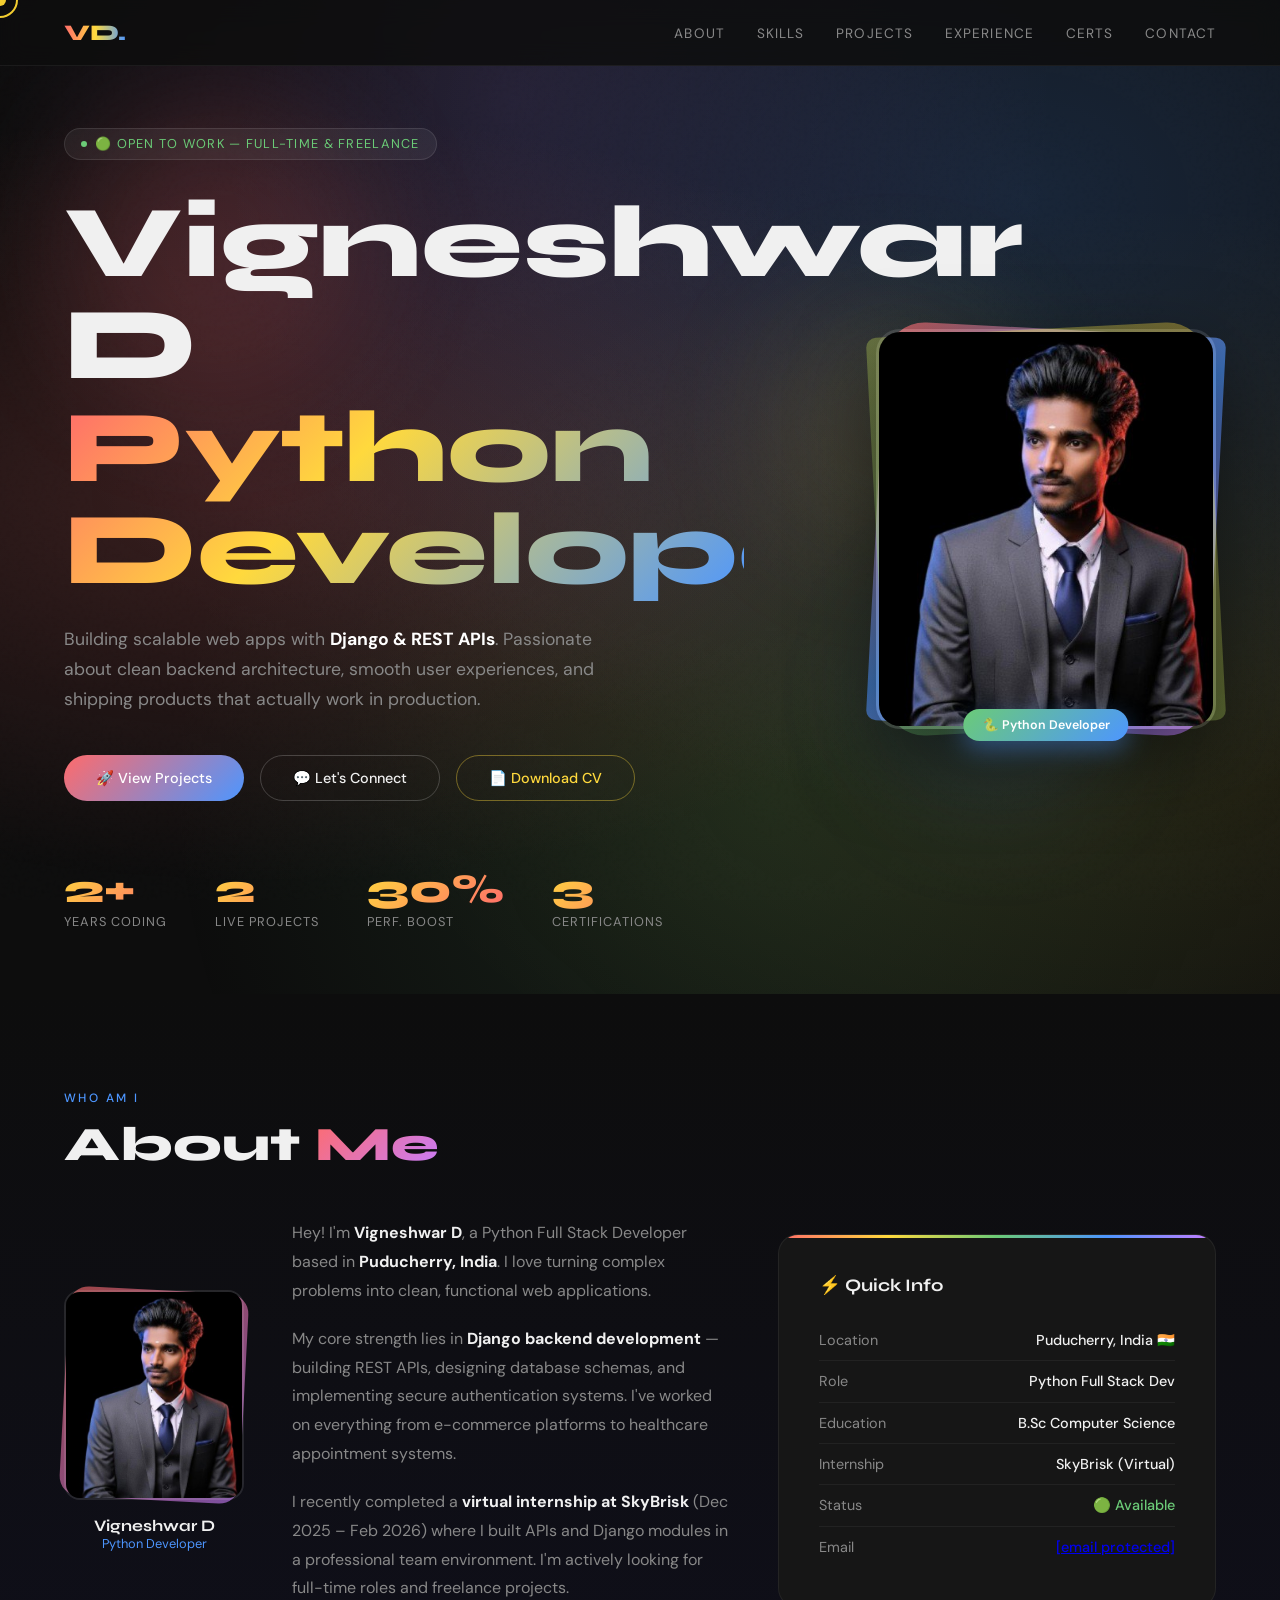
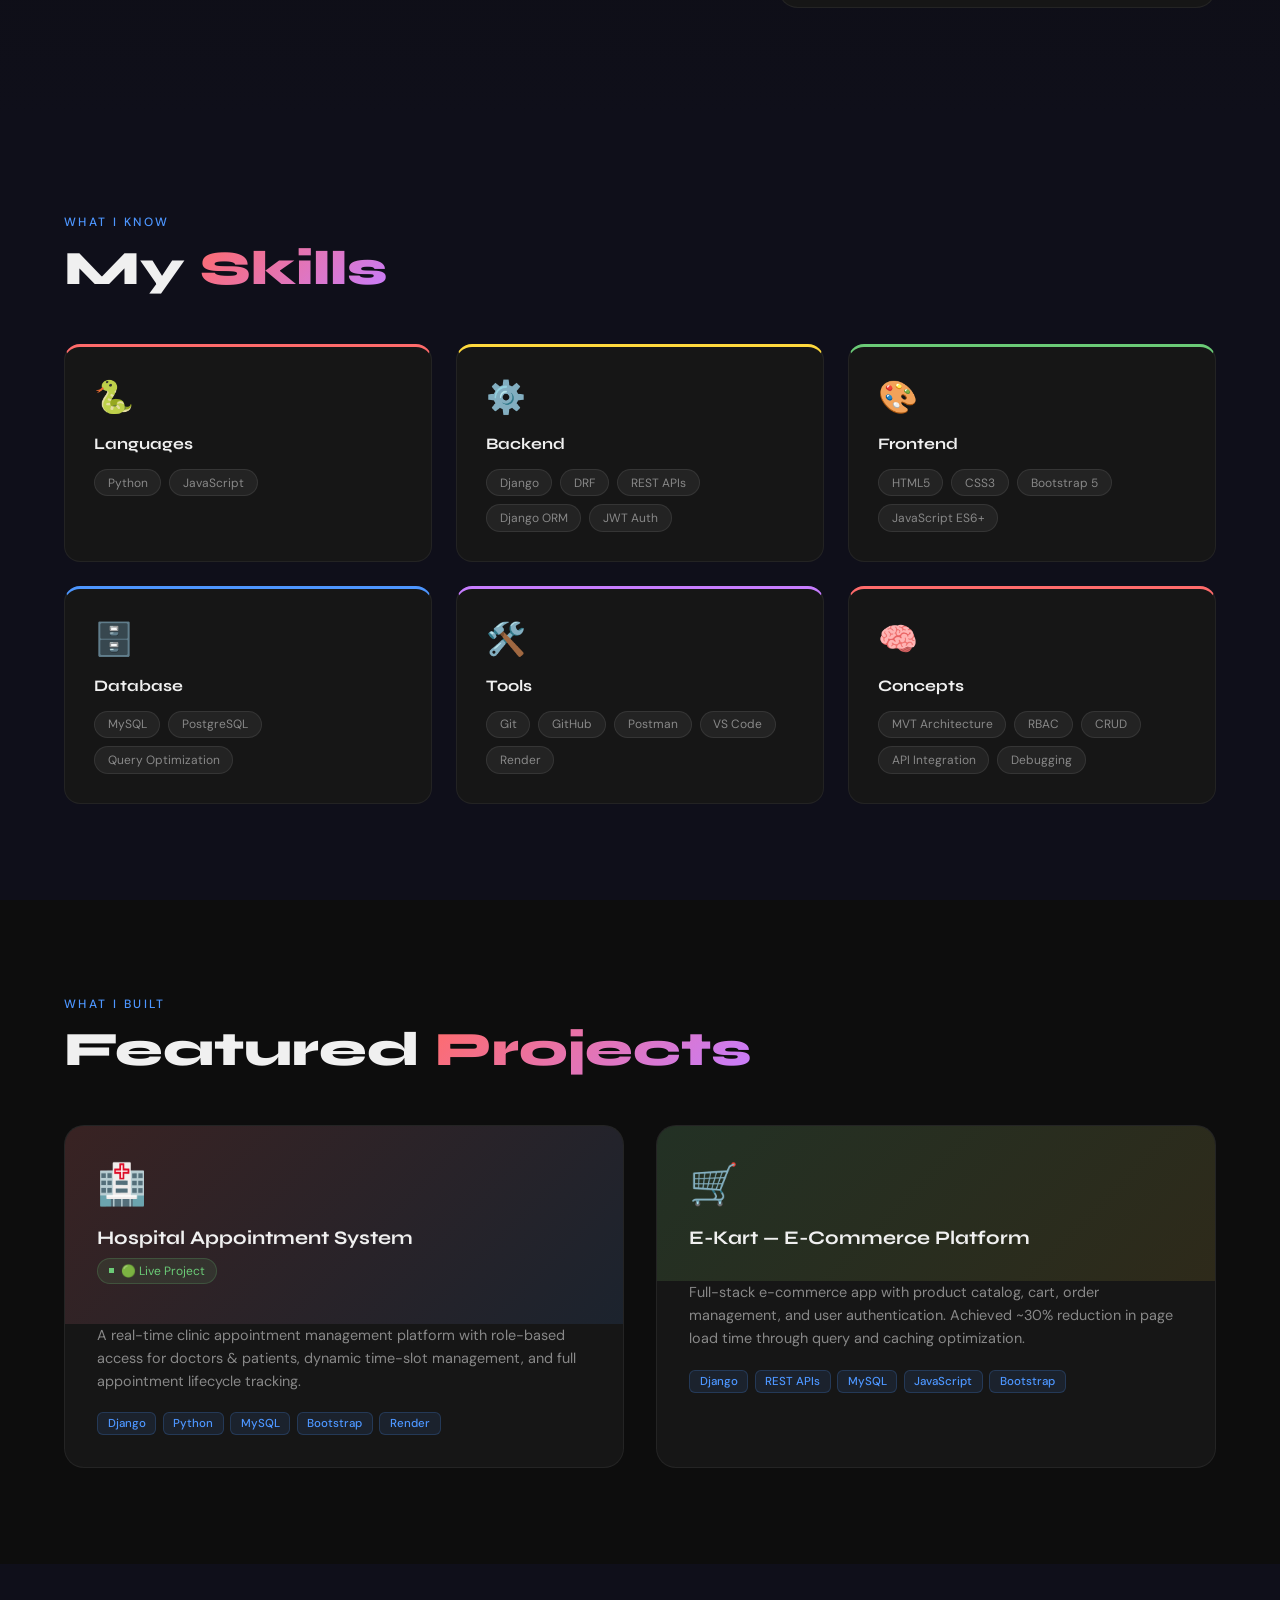
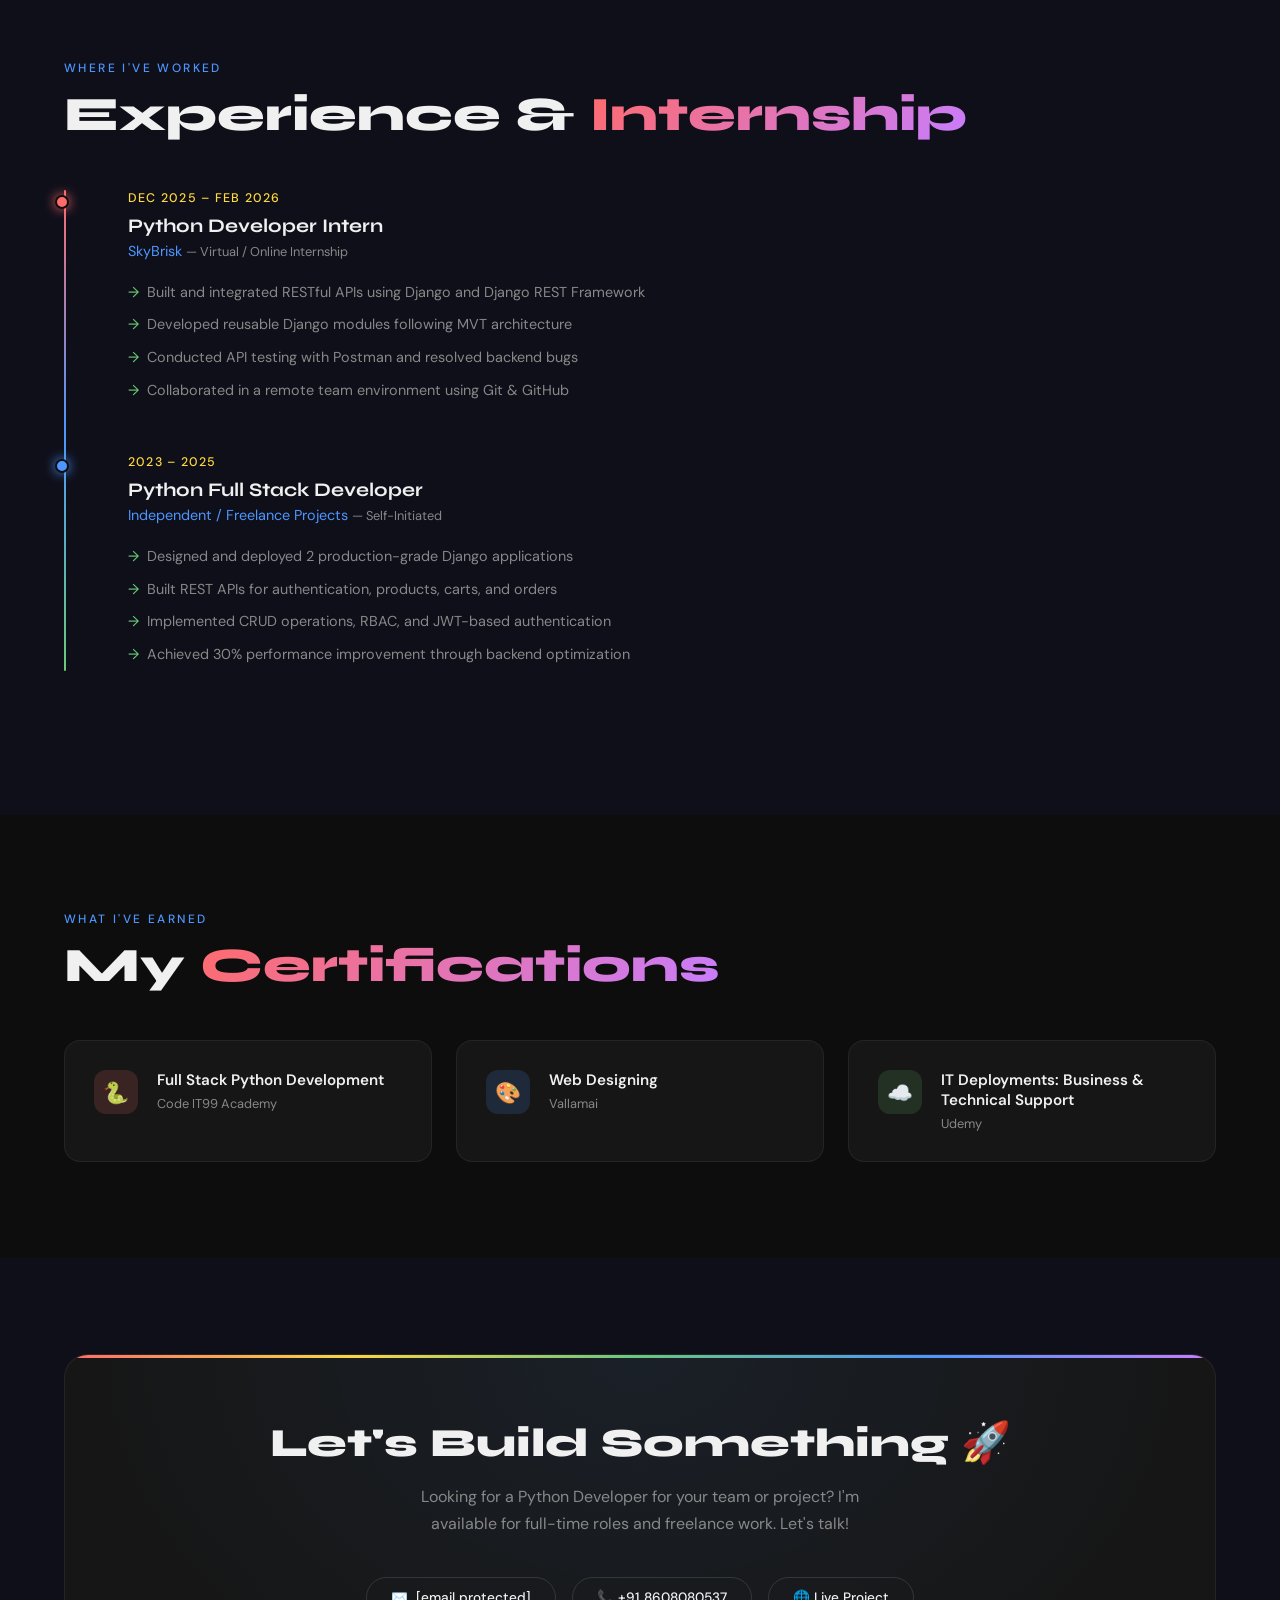
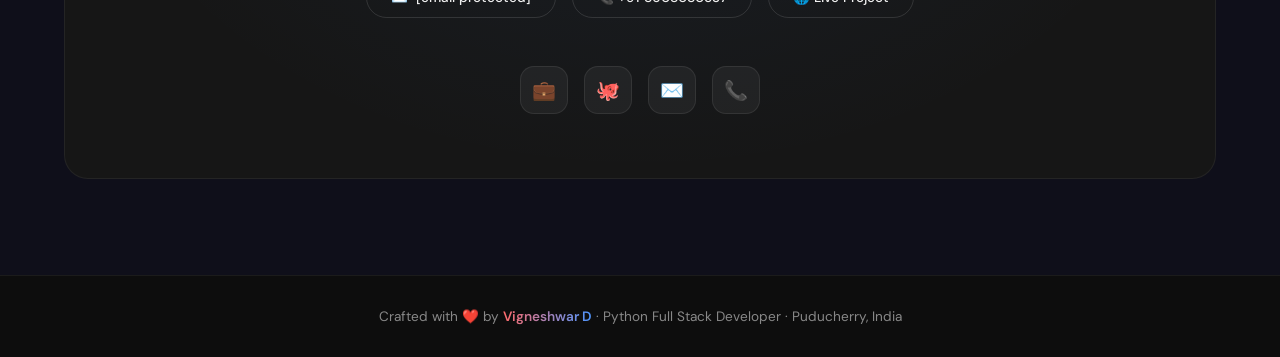
==== index.html @ 7585555c "renamed" ====
<!DOCTYPE html>
<html lang="en">
<head>
<meta charset="UTF-8"/>
<meta name="viewport" content="width=device-width, initial-scale=1.0"/>
<title>Vigneshwar D — Python Developer</title>
<link href="https://fonts.googleapis.com/css2?family=Syne:wght@400;600;700;800&family=DM+Sans:ital,wght@0,300;0,400;0,500;1,300&display=swap" rel="stylesheet"/>
<link rel="stylesheet" href="./index.css">
</head>
<body>

<div class="cursor" id="cursor"></div>
<div class="cursor-ring" id="cursorRing"></div>

<nav>
  <div class="nav-logo">VD.</div>
  <ul class="nav-links">
    <li><a href="#about">About</a></li>
    <li><a href="#skills">Skills</a></li>
    <li><a href="#projects">Projects</a></li>
    <li><a href="#experience">Experience</a></li>
    <li><a href="#certifications">Certs</a></li>
    <li><a href="#contact">Contact</a></li>
  </ul>
  <div class="hamburger" id="hamburger">
    <span></span><span></span><span></span>
  </div>
</nav>

<!-- HERO -->
<section id="hero">
  <div class="hero-bg"></div>
  <div class="floating-shapes">
    <div class="shape"></div>
    <div class="shape"></div>
    <div class="shape"></div>
  </div>
  <div class="hero-inner">
    <div class="hero-content">
      <div class="hero-tag">🟢 Open to Work — Full-time &amp; Freelance</div>
      <h1>
        <span class="line1">Vigneshwar D</span>
        <span class="line2"><span class="typed-text" id="typed"></span></span>
      </h1>
      <p class="hero-desc">
        Building scalable web apps with <strong style="color:#fff">Django &amp; REST APIs</strong>. 
        Passionate about clean backend architecture, smooth user experiences, and shipping products that actually work in production.
      </p>
      <div class="hero-btns">
        <a href="#projects" class="btn btn-primary">🚀 View Projects</a>
        <a href="#contact" class="btn btn-outline">💬 Let's Connect</a>
        <a href="/cdn-cgi/l/email-protection#2d495b444a43485e455a4c5f1e1c1f6d4a404c4441034e4240" class="btn btn-outline" style="border-color:rgba(255,217,61,0.4);color:var(--c2)">📄 Download CV</a>
      </div>
      <div class="hero-stats">
        <div>
          <div class="stat-num">2+</div>
          <div class="stat-label">Years Coding</div>
        </div>
        <div>
          <div class="stat-num">2</div>
          <div class="stat-label">Live Projects</div>
        </div>
        <div>
          <div class="stat-num">30%</div>
          <div class="stat-label">Perf. Boost</div>
        </div>
        <div>
          <div class="stat-num">3</div>
          <div class="stat-label">Certifications</div>
        </div>
      </div>
    </div>
    <div class="hero-photo-wrap reveal">
      <div class="hero-photo-bg"></div>
      <div class="hero-photo-bg2"></div>
      <img class="hero-photo" src="[data-uri]" alt="Vigneshwar D"/>
      <div class="hero-photo-badge">🐍 Python Developer</div>
    </div>
  </div>
</section>

<!-- ABOUT -->
<section id="about">
  <div class="reveal">
    <div class="section-label">Who Am I</div>
    <div class="section-title">About <span>Me</span></div>
  </div>
  <div class="about-grid reveal" style="grid-template-columns: auto 1fr 1fr; gap:3rem;">
    <div style="display:flex; flex-direction:column; align-items:center; gap:1rem;">
      <div style="position:relative; width:180px; height:210px;">
        <div style="position:absolute;inset:0;border-radius:20px;background:linear-gradient(135deg,var(--c1),var(--c5));transform:rotate(3deg);opacity:0.6;"></div>
        <img src="[data-uri]" alt="Vigneshwar D" style="position:relative;z-index:1;width:100%;height:100%;object-fit:cover;object-position:top;border-radius:16px;border:2px solid rgba(255,255,255,0.1);"/>
      </div>
      <div style="text-align:center;">
        <div style="font-family:'Syne',sans-serif;font-weight:700;font-size:1rem;">Vigneshwar D</div>
        <div style="color:var(--c4);font-size:0.8rem;">Python Developer</div>
      </div>
    </div>
    <div class="about-text">
      <p>Hey! I'm <strong>Vigneshwar D</strong>, a Python Full Stack Developer based in <strong>Puducherry, India</strong>. I love turning complex problems into clean, functional web applications.</p>
      <p>My core strength lies in <strong>Django backend development</strong> — building REST APIs, designing database schemas, and implementing secure authentication systems. I've worked on everything from e-commerce platforms to healthcare appointment systems.</p>
      <p>I recently completed a <strong>virtual internship at SkyBrisk</strong> (Dec 2025 – Feb 2026) where I built APIs and Django modules in a professional team environment. I'm actively looking for full-time roles and freelance projects.</p>
    </div>
    <div class="about-card">
      <div class="about-card-title">⚡ Quick Info</div>
      <div class="info-row"><span class="info-label">Location</span><span class="info-val">Puducherry, India 🇮🇳</span></div>
      <div class="info-row"><span class="info-label">Role</span><span class="info-val">Python Full Stack Dev</span></div>
      <div class="info-row"><span class="info-label">Education</span><span class="info-val">B.Sc Computer Science</span></div>
      <div class="info-row"><span class="info-label">Internship</span><span class="info-val">SkyBrisk (Virtual)</span></div>
      <div class="info-row"><span class="info-label">Status</span><span class="info-val" style="color:var(--c3)">🟢 Available</span></div>
      <div class="info-row"><span class="info-label">Email</span><span class="info-val"><a href="/cdn-cgi/l/email-protection" class="__cf_email__" data-cfemail="5e3a283739303b2d36293f2c6d6f6c1e39333f3732703d3133">[email&#160;protected]</a></span></div>
    </div>
  </div>
</section>

<!-- SKILLS -->
<section id="skills">
  <div class="reveal">
    <div class="section-label">What I Know</div>
    <div class="section-title">My <span>Skills</span></div>
  </div>
  <div class="skills-grid">
    <div class="skill-card reveal">
      <div class="skill-icon">🐍</div>
      <div class="skill-cat">Languages</div>
      <div class="skill-tags">
        <span class="tag">Python</span>
        <span class="tag">JavaScript</span>
      </div>
    </div>
    <div class="skill-card reveal">
      <div class="skill-icon">⚙️</div>
      <div class="skill-cat">Backend</div>
      <div class="skill-tags">
        <span class="tag">Django</span>
        <span class="tag">DRF</span>
        <span class="tag">REST APIs</span>
        <span class="tag">Django ORM</span>
        <span class="tag">JWT Auth</span>
      </div>
    </div>
    <div class="skill-card reveal">
      <div class="skill-icon">🎨</div>
      <div class="skill-cat">Frontend</div>
      <div class="skill-tags">
        <span class="tag">HTML5</span>
        <span class="tag">CSS3</span>
        <span class="tag">Bootstrap 5</span>
        <span class="tag">JavaScript ES6+</span>
      </div>
    </div>
    <div class="skill-card reveal">
      <div class="skill-icon">🗄️</div>
      <div class="skill-cat">Database</div>
      <div class="skill-tags">
        <span class="tag">MySQL</span>
        <span class="tag">PostgreSQL</span>
        <span class="tag">Query Optimization</span>
      </div>
    </div>
    <div class="skill-card reveal">
      <div class="skill-icon">🛠️</div>
      <div class="skill-cat">Tools</div>
      <div class="skill-tags">
        <span class="tag">Git</span>
        <span class="tag">GitHub</span>
        <span class="tag">Postman</span>
        <span class="tag">VS Code</span>
        <span class="tag">Render</span>
      </div>
    </div>
    <div class="skill-card reveal">
      <div class="skill-icon">🧠</div>
      <div class="skill-cat">Concepts</div>
      <div class="skill-tags">
        <span class="tag">MVT Architecture</span>
        <span class="tag">RBAC</span>
        <span class="tag">CRUD</span>
        <span class="tag">API Integration</span>
        <span class="tag">Debugging</span>
      </div>
    </div>
  </div>
</section>

<!-- PROJECTS -->
<section id="projects">
  <div class="reveal">
    <div class="section-label">What I Built</div>
    <div class="section-title">Featured <span>Projects</span></div>
  </div>
  <div class="projects-grid">
    <div class="project-card reveal">
      <div class="project-header">
        <span class="project-emoji">🏥</span>
        <div class="project-title">Hospital Appointment System</div>
        <a href="https://hospital-appointment-mcp2.onrender.com" target="_blank" class="project-live">🟢 Live Project</a>
      </div>
      <div class="project-body">
        <p class="project-desc">A real-time clinic appointment management platform with role-based access for doctors & patients, dynamic time-slot management, and full appointment lifecycle tracking.</p>
        <div class="project-stack">
          <span class="stack-tag">Django</span>
          <span class="stack-tag">Python</span>
          <span class="stack-tag">MySQL</span>
          <span class="stack-tag">Bootstrap</span>
          <span class="stack-tag">Render</span>
        </div>
      </div>
    </div>
    <div class="project-card reveal">
      <div class="project-header">
        <span class="project-emoji">🛒</span>
        <div class="project-title">E-Kart — E-Commerce Platform</div>
      </div>
      <div class="project-body">
        <p class="project-desc">Full-stack e-commerce app with product catalog, cart, order management, and user authentication. Achieved ~30% reduction in page load time through query and caching optimization.</p>
        <div class="project-stack">
          <span class="stack-tag">Django</span>
          <span class="stack-tag">REST APIs</span>
          <span class="stack-tag">MySQL</span>
          <span class="stack-tag">JavaScript</span>
          <span class="stack-tag">Bootstrap</span>
        </div>
      </div>
    </div>
  </div>
</section>

<!-- EXPERIENCE -->
<section id="experience">
  <div class="reveal">
    <div class="section-label">Where I've Worked</div>
    <div class="section-title">Experience & <span>Internship</span></div>
  </div>
  <div class="timeline reveal">
    <div class="timeline-item">
      <div class="timeline-dot"></div>
      <div class="timeline-date">Dec 2025 – Feb 2026</div>
      <div class="timeline-role">Python Developer Intern</div>
      <div class="timeline-company">SkyBrisk <span>— Virtual / Online Internship</span></div>
      <ul class="timeline-points">
        <li>Built and integrated RESTful APIs using Django and Django REST Framework</li>
        <li>Developed reusable Django modules following MVT architecture</li>
        <li>Conducted API testing with Postman and resolved backend bugs</li>
        <li>Collaborated in a remote team environment using Git & GitHub</li>
      </ul>
    </div>
    <div class="timeline-item">
      <div class="timeline-dot"></div>
      <div class="timeline-date">2023 – 2025</div>
      <div class="timeline-role">Python Full Stack Developer</div>
      <div class="timeline-company">Independent / Freelance Projects <span>— Self-Initiated</span></div>
      <ul class="timeline-points">
        <li>Designed and deployed 2 production-grade Django applications</li>
        <li>Built REST APIs for authentication, products, carts, and orders</li>
        <li>Implemented CRUD operations, RBAC, and JWT-based authentication</li>
        <li>Achieved 30% performance improvement through backend optimization</li>
      </ul>
    </div>
  </div>
</section>

<!-- CERTIFICATIONS -->
<section id="certifications">
  <div class="reveal">
    <div class="section-label">What I've Earned</div>
    <div class="section-title">My <span>Certifications</span></div>
  </div>
  <div class="certs-grid">
    <div class="cert-card reveal">
      <div class="cert-icon">🐍</div>
      <div>
        <div class="cert-title">Full Stack Python Development</div>
        <div class="cert-issuer">Code IT99 Academy</div>
      </div>
    </div>
    <div class="cert-card reveal">
      <div class="cert-icon">🎨</div>
      <div>
        <div class="cert-title">Web Designing</div>
        <div class="cert-issuer">Vallamai</div>
      </div>
    </div>
    <div class="cert-card reveal">
      <div class="cert-icon">☁️</div>
      <div>
        <div class="cert-title">IT Deployments: Business & Technical Support</div>
        <div class="cert-issuer">Udemy</div>
      </div>
    </div>
  </div>
</section>

<!-- CONTACT -->
<section id="contact">
  <div class="contact-inner reveal">
    <div class="contact-title">Let's Build Something 🚀</div>
    <p class="contact-sub">Looking for a Python Developer for your team or project? I'm available for full-time roles and freelance work. Let's talk!</p>
    <div class="contact-links">
      <a href="/cdn-cgi/l/email-protection#c1a5b7a8a6afa4b2a9b6a0b3f2f0f381a6aca0a8adefa2aeac" class="contact-link">✉️ <span class="__cf_email__" data-cfemail="bdd9cbd4dad3d8ced5cadccf8e8c8ffddad0dcd4d193ded2d0">[email&#160;protected]</span></a>
      <a href="tel:+918608080537" class="contact-link">📞 +91 8608080537</a>
      <a href="https://hospital-appointment-mcp2.onrender.com" target="_blank" class="contact-link">🌐 Live Project</a>
    </div>
    <div class="social-row">
      <a href="https://linkedin.com/in/vigneshwar-d-200415vb" target="_blank" class="social-btn" title="LinkedIn">💼</a>
      <a href="https://github.com/vicky200420" target="_blank" class="social-btn" title="GitHub">🐙</a>
      <a href="/cdn-cgi/l/email-protection#2a4e5c434d444f59425d4b58191b186a4d474b434604494547" class="social-btn" title="Email">✉️</a>
      <a href="tel:+918608080537" class="social-btn" title="Phone">📞</a>
    </div>
  </div>
</section>

<footer>
  <p>Crafted with ❤️ by <span>Vigneshwar D</span> · Python Full Stack Developer · Puducherry, India</p>
</footer>

<script data-cfasync="false" src="/cdn-cgi/scripts/5c5dd728/cloudflare-static/email-decode.min.js"></script><script data-cfasync="false" src="/cdn-cgi/scripts/5c5dd728/cloudflare-static/email-decode.min.js"></script><script>
  // Hamburger menu
  const hamburger = document.getElementById('hamburger');
  const navLinks = document.querySelector('.nav-links');
  hamburger.addEventListener('click', () => {
    hamburger.classList.toggle('open');
    navLinks.classList.toggle('open');
  });
  document.querySelectorAll('.nav-links a').forEach(link => {
    link.addEventListener('click', () => {
      hamburger.classList.remove('open');
      navLinks.classList.remove('open');
    });
  });

  // Typing effect
  const words = ['Python Developer', 'Django Expert', 'Full Stack Developer', 'API Builder'];
  let wi = 0, ci = 0, deleting = false;
  const el = document.getElementById('typed');
  function type() {
    const w = words[wi];
    if (!deleting) {
      el.textContent = w.slice(0, ++ci);
      if (ci === w.length) { deleting = true; setTimeout(type, 1800); return; }
    } else {
      el.textContent = w.slice(0, --ci);
      if (ci === 0) { deleting = false; wi = (wi+1)%words.length; }
    }
    setTimeout(type, deleting ? 60 : 110);
  }
  type();

  // Custom cursor
  const cursor = document.getElementById('cursor');
  const ring = document.getElementById('cursorRing');
  let mx=0,my=0,rx=0,ry=0;
  document.addEventListener('mousemove', e => { mx=e.clientX; my=e.clientY; });
  function animCursor(){
   cursor.style.left = mx-6+'px'; cursor.style.top = my-6+'px';
    rx += (mx-rx)*0.12; ry += (my-ry)*0.12;
    ring.style.left = rx-18+'px'; ring.style.top = ry-18+'px';
    requestAnimationFrame(animCursor);
  }
  animCursor();

  // Scroll reveal
  const reveals = document.querySelectorAll('.reveal');
  const observer = new IntersectionObserver((entries) => {
    entries.forEach((e,i) => {
      if(e.isIntersecting){
        setTimeout(() => e.target.classList.add('visible'), i*80);
      }
    });
  }, { threshold: 0.1 });
  reveals.forEach(el => observer.observe(el));
</script>
</body>
</html>
---- index.css ----
:root {
    --c1: #FF6B6B;
    --c2: #FFD93D;
    --c3: #6BCB77;
    --c4: #4D96FF;
    --c5: #C77DFF;
    --dark: #0D0D0D;
    --card: #161616;
    --text: #F0F0F0;
    --muted: #888;
  }

  *, *::before, *::after { margin:0; padding:0; box-sizing:border-box; }

  html { scroll-behavior: smooth; }

  body {
    font-family: 'DM Sans', sans-serif;
    background: var(--dark);
    color: var(--text);
    overflow-x: hidden;
    cursor: none;
  }

  /* Custom cursor */
  .cursor {
    width: 12px; height: 12px;
    background: var(--c2);
    border-radius: 50%;
    position: fixed; top:0; left:0;
    pointer-events: none;
    z-index: 9999;
    transition: transform 0.1s;
    mix-blend-mode: difference;
  }
  .cursor-ring {
    width: 36px; height: 36px;
    border: 2px solid var(--c2);
    border-radius: 50%;
    position: fixed; top:0; left:0;
    pointer-events: none;
    z-index: 9998;
    transition: all 0.15s ease;
    mix-blend-mode: difference;
  }

  /* Noise overlay */
  body::before {
    content:'';
    position: fixed; inset:0;
    background-image: url("data:image/svg+xml,%3Csvg viewBox='0 0 256 256' xmlns='http://www.w3.org/2000/svg'%3E%3Cfilter id='noise'%3E%3CfeTurbulence type='fractalNoise' baseFrequency='0.9' numOctaves='4' stitchTiles='stitch'/%3E%3C/filter%3E%3Crect width='100%25' height='100%25' filter='url(%23noise)' opacity='0.04'/%3E%3C/svg%3E");
    pointer-events: none; z-index:0; opacity:0.4;
  }

  /* NAV */
  nav {
    position: fixed; top:0; left:0; right:0;
    z-index: 100;
    display: flex; align-items: center; justify-content: space-between;
    padding: 1.2rem 4rem;
    background: rgba(13,13,13,0.85);
    backdrop-filter: blur(12px);
    border-bottom: 1px solid rgba(255,255,255,0.06);
  }
  .nav-logo {
    font-family: 'Syne', sans-serif;
    font-weight: 800;
    font-size: 1.4rem;
    background: linear-gradient(90deg, var(--c1), var(--c2), var(--c4));
    -webkit-background-clip: text;
    -webkit-text-fill-color: transparent;
  }
  .nav-links { display:flex; gap:2rem; list-style:none; }
  .nav-links a {
    color: var(--muted);
    text-decoration: none;
    font-size: 0.85rem;
    letter-spacing: 0.08em;
    text-transform: uppercase;
    transition: color 0.2s;
  }
  .nav-links a:hover { color: var(--text); }

  /* HERO */
  #hero {
    min-height: 100vh;
    display: flex; align-items: center;
    padding: 8rem 4rem 4rem;
    position: relative;
    overflow: hidden;
  }
  .hero-inner {
    display: grid;
    grid-template-columns: 1fr auto;
    gap: 4rem;
    align-items: center;
    width: 100%;
    position: relative; z-index:1;
  }
  .hero-photo-wrap {
    position: relative;
    width: 340px; height: 400px;
    flex-shrink: 0;
  }
  .hero-photo-bg {
    position: absolute; inset: 0;
    border-radius: 40px 10px 40px 10px;
    background: linear-gradient(135deg, var(--c1), var(--c4), var(--c5));
    transform: rotate(3deg);
    opacity: 0.7;
  }
  .hero-photo-bg2 {
    position: absolute; inset: 0;
    border-radius: 10px 40px 10px 40px;
    background: linear-gradient(225deg, var(--c2), var(--c3));
    transform: rotate(-3deg);
    opacity: 0.4;
  }
  .hero-photo {
    position: relative; z-index:1;
    width: 100%; height: 100%;
    object-fit: cover;
    object-position: top;
    border-radius: 24px;
    border: 3px solid rgba(255,255,255,0.1);
    box-shadow: 0 30px 80px rgba(0,0,0,0.5);
  }
  .hero-photo-badge {
    position: absolute; bottom: -12px; left: 50%; transform: translateX(-50%);
    background: linear-gradient(135deg, var(--c3), var(--c4));
    color: #fff;
    padding: 0.5rem 1.2rem;
    border-radius: 100px;
    font-size: 0.78rem;
    font-weight: 600;
    white-space: nowrap;
    z-index: 2;
    box-shadow: 0 8px 24px rgba(77,150,255,0.4);
  }
  .typed-text { border-right: 3px solid var(--c2); padding-right: 4px; animation: blink 0.7s infinite; }
  @keyframes blink { 0%,100%{border-color:var(--c2)} 50%{border-color:transparent} }
  .hero-bg {
    position: absolute; inset:0; z-index:0;
    background: radial-gradient(ellipse at 20% 50%, rgba(255,107,107,0.18) 0%, transparent 55%),
                radial-gradient(ellipse at 80% 20%, rgba(77,150,255,0.18) 0%, transparent 55%),
                radial-gradient(ellipse at 60% 80%, rgba(107,203,119,0.12) 0%, transparent 55%),
                radial-gradient(ellipse at 40% 10%, rgba(199,125,255,0.12) 0%, transparent 50%),
                radial-gradient(ellipse at 90% 70%, rgba(255,217,61,0.1) 0%, transparent 50%);
  }
  .floating-shapes {
    position: absolute; inset:0; z-index:0; overflow:hidden;
  }
  .shape {
    position: absolute;
    border-radius: 50%;
    filter: blur(60px);
    animation: float 8s ease-in-out infinite;
  }
  .shape:nth-child(1) { width:300px;height:300px;background:rgba(255,107,107,0.15);top:10%;left:5%;animation-delay:0s; }
  .shape:nth-child(2) { width:200px;height:200px;background:rgba(77,150,255,0.15);top:60%;left:70%;animation-delay:2s; }
  .shape:nth-child(3) { width:250px;height:250px;background:rgba(255,217,61,0.1);top:30%;left:60%;animation-delay:4s; }
  @keyframes float {
    0%,100% { transform: translateY(0) scale(1); }
    50% { transform: translateY(-30px) scale(1.05); }
  }
  .hero-content { max-width:680px; }
  .hero-tag {
    display: inline-flex; align-items: center; gap: 0.5rem;
    background: rgba(255,255,255,0.06);
    border: 1px solid rgba(255,255,255,0.1);
    border-radius: 100px;
    padding: 0.4rem 1rem;
    font-size: 0.8rem;
    letter-spacing: 0.1em;
    text-transform: uppercase;
    color: var(--c3);
    margin-bottom: 2rem;
    animation: fadeUp 0.6s ease both;
  }
  .hero-tag::before { content:''; width:6px;height:6px;background:var(--c3);border-radius:50%;animation:pulse 2s infinite; }
  @keyframes pulse { 0%,100%{opacity:1;transform:scale(1)} 50%{opacity:0.5;transform:scale(1.5)} }

  h1 {
    font-family: 'Syne', sans-serif;
    font-size: clamp(3.5rem, 8vw, 7rem);
    font-weight: 800;
    line-height: 1;
    margin-bottom: 1.5rem;
    animation: fadeUp 0.6s 0.1s ease both;
  }
  h1 .line1 { display:block; color: var(--text); }
  h1 .line2 {
    display: block;
    background: linear-gradient(135deg, var(--c1) 0%, var(--c2) 40%, var(--c4) 100%);
    -webkit-background-clip: text;
    -webkit-text-fill-color: transparent;
  }
  .hero-desc {
    font-size: 1.1rem;
    color: var(--muted);
    line-height: 1.7;
    max-width: 580px;
    margin-bottom: 2.5rem;
    animation: fadeUp 0.6s 0.2s ease both;
  }
  .hero-btns {
    display: flex; gap: 1rem; flex-wrap: wrap;
    animation: fadeUp 0.6s 0.3s ease both;
  }
  .btn {
    padding: 0.8rem 2rem;
    border-radius: 100px;
    font-family: 'DM Sans', sans-serif;
    font-size: 0.9rem;
    font-weight: 500;
    cursor: none;
    text-decoration: none;
    transition: all 0.25s;
    display: inline-flex; align-items: center; gap:0.5rem;
  }
  .btn-primary {
    background: linear-gradient(135deg, var(--c1), var(--c4));
    color: #fff;
    border: none;
  }
  .btn-primary:hover { transform: translateY(-2px); box-shadow: 0 12px 30px rgba(255,107,107,0.35); }
  .btn-outline {
    background: transparent;
    color: var(--text);
    border: 1px solid rgba(255,255,255,0.2);
  }
  .btn-outline:hover { border-color: var(--c2); color: var(--c2); transform: translateY(-2px); }

  .hero-stats {
    display: flex; gap: 3rem; margin-top: 4rem;
    animation: fadeUp 0.6s 0.4s ease both;
  }
  .stat-num {
    font-family:'Syne',sans-serif;
    font-size: 2.5rem; font-weight:800;
    background: linear-gradient(135deg, var(--c2), var(--c1));
    -webkit-background-clip:text; -webkit-text-fill-color:transparent;
  }
  .stat-label { font-size:0.8rem; color:var(--muted); text-transform:uppercase; letter-spacing:0.08em; }

  @keyframes fadeUp {
    from { opacity:0; transform:translateY(30px); }
    to { opacity:1; transform:translateY(0); }
  }

  /* SECTIONS */
  section { padding: 6rem 4rem; position:relative; }
  .section-label {
    font-size: 0.75rem;
    text-transform: uppercase;
    letter-spacing: 0.2em;
    color: var(--c4);
    margin-bottom: 0.8rem;
    font-weight: 500;
  }
  .section-title {
    font-family: 'Syne', sans-serif;
    font-size: clamp(2rem, 4vw, 3rem);
    font-weight: 800;
    margin-bottom: 3rem;
    line-height: 1.1;
  }
  .section-title span {
    background: linear-gradient(135deg, var(--c1), var(--c5));
    -webkit-background-clip:text; -webkit-text-fill-color:transparent;
  }

  /* ABOUT */
  #about { background: linear-gradient(180deg, var(--dark) 0%, #0f0f1a 100%); }
  .about-grid { display:grid; grid-template-columns:1fr 1fr; gap:4rem; align-items:center; }
  .about-text p { color:var(--muted); line-height:1.8; font-size:1rem; margin-bottom:1.2rem; }
  .about-text p strong { color:var(--text); }
  .about-card {
    background: var(--card);
    border: 1px solid rgba(255,255,255,0.06);
    border-radius: 20px;
    padding: 2.5rem;
    position: relative;
    overflow: hidden;
  }
  .about-card::before {
    content:'';
    position:absolute; top:0; left:0; right:0; height:3px;
    background: linear-gradient(90deg, var(--c1), var(--c2), var(--c3), var(--c4), var(--c5));
  }
  .about-card-title { font-family:'Syne',sans-serif; font-size:1.1rem; font-weight:700; margin-bottom:1.5rem; }
  .info-row { display:flex; justify-content:space-between; padding:0.7rem 0; border-bottom:1px solid rgba(255,255,255,0.05); font-size:0.9rem; }
  .info-row:last-child { border-bottom:none; }
  .info-label { color:var(--muted); }
  .info-val { color:var(--text); font-weight:500; }

  /* SKILLS */
  #skills { background: #0f0f1a; }
  .skills-grid { display:grid; grid-template-columns: repeat(auto-fit, minmax(280px, 1fr)); gap:1.5rem; }
  .skill-card {
    background: var(--card);
    border: 1px solid rgba(255,255,255,0.06);
    border-radius: 16px;
    padding: 1.8rem;
    transition: transform 0.3s, border-color 0.3s;
  }
  .skill-card:hover { transform: translateY(-4px); }
  .skill-card:nth-child(1) { border-top: 3px solid var(--c1); }
  .skill-card:nth-child(2) { border-top: 3px solid var(--c2); }
  .skill-card:nth-child(3) { border-top: 3px solid var(--c3); }
  .skill-card:nth-child(4) { border-top: 3px solid var(--c4); }
  .skill-card:nth-child(5) { border-top: 3px solid var(--c5); }
  .skill-card:nth-child(6) { border-top: 3px solid var(--c1); }
  .skill-icon { font-size:2rem; margin-bottom:1rem; }
  .skill-cat { font-family:'Syne',sans-serif; font-weight:700; font-size:1rem; margin-bottom:1rem; }
  .skill-tags { display:flex; flex-wrap:wrap; gap:0.5rem; }
  .tag {
    background: rgba(255,255,255,0.06);
    border: 1px solid rgba(255,255,255,0.08);
    border-radius: 100px;
    padding: 0.3rem 0.8rem;
    font-size: 0.75rem;
    color: var(--muted);
    transition: all 0.2s;
  }
  .tag:hover { background: rgba(255,255,255,0.1); color: var(--text); }

  /* PROJECTS */
  #projects { background: var(--dark); }
  .projects-grid { display:grid; grid-template-columns: repeat(auto-fit, minmax(340px, 1fr)); gap:2rem; }
  .project-card {
    background: var(--card);
    border: 1px solid rgba(255,255,255,0.06);
    border-radius: 20px;
    overflow: hidden;
    transition: transform 0.3s;
  }
  .project-card:hover { transform: translateY(-6px); }
  .project-header {
    padding: 2rem 2rem 1.5rem;
    position: relative;
  }
  .project-card:nth-child(1) .project-header { background: linear-gradient(135deg, rgba(255,107,107,0.15), rgba(77,150,255,0.1)); }
  .project-card:nth-child(2) .project-header { background: linear-gradient(135deg, rgba(107,203,119,0.15), rgba(255,217,61,0.1)); }
  .project-emoji { font-size:2.5rem; margin-bottom:1rem; display:block; }
  .project-title { font-family:'Syne',sans-serif; font-weight:700; font-size:1.2rem; margin-bottom:0.5rem; }
  .project-live {
    display: inline-flex; align-items:center; gap:0.4rem;
    font-size: 0.75rem; color: var(--c3);
    background: rgba(107,203,119,0.1);
    border: 1px solid rgba(107,203,119,0.2);
    border-radius: 100px; padding: 0.25rem 0.7rem;
    text-decoration: none;
    margin-bottom:1rem;
  }
  .project-live::before { content:''; width:5px;height:5px;background:var(--c3);border-radius:50(); animation:pulse 2s infinite; }
  .project-body { padding: 0 2rem 2rem; }
  .project-desc { color:var(--muted); font-size:0.9rem; line-height:1.6; margin-bottom:1.2rem; }
  .project-stack { display:flex; flex-wrap:wrap; gap:0.4rem; }
  .stack-tag {
    background: rgba(77,150,255,0.1);
    border: 1px solid rgba(77,150,255,0.2);
    color: var(--c4);
    border-radius: 6px;
    padding: 0.2rem 0.6rem;
    font-size: 0.72rem;
    font-weight: 500;
  }

  /* EXPERIENCE */
  #experience { background: #0f0f1a; }
  .timeline { position:relative; padding-left:2rem; }
  .timeline::before {
    content:'';
    position:absolute; left:0; top:0; bottom:0; width:2px;
    background: linear-gradient(180deg, var(--c1), var(--c4), var(--c3));
    border-radius:2px;
  }
  .timeline-item {
    position:relative; margin-bottom:3rem; padding-left:2rem;
  }
  .timeline-dot {
    position:absolute; left:-2.55rem; top:0.3rem;
    width:14px; height:14px;
    border-radius:50%;
    border:2px solid var(--dark);
  }
  .timeline-item:nth-child(1) .timeline-dot { background:var(--c1); box-shadow:0 0 12px var(--c1); }
  .timeline-item:nth-child(2) .timeline-dot { background:var(--c4); box-shadow:0 0 12px var(--c4); }
  .timeline-date {
    font-size:0.78rem; color:var(--c2); font-weight:500;
    text-transform:uppercase; letter-spacing:0.1em; margin-bottom:0.5rem;
  }
  .timeline-role { font-family:'Syne',sans-serif; font-weight:700; font-size:1.2rem; margin-bottom:0.3rem; }
  .timeline-company { color:var(--c4); font-size:0.9rem; margin-bottom:1rem; }
  .timeline-company span { color:var(--muted); font-size:0.8rem; }
  .timeline-points { list-style:none; }
  .timeline-points li {
    color:var(--muted); font-size:0.9rem; line-height:1.6;
    padding: 0.3rem 0 0.3rem 1.2rem; position:relative;
  }
  .timeline-points li::before { content:'→'; position:absolute; left:0; color:var(--c3); }

  /* CERTIFICATIONS */
  #certifications { background: var(--dark); }
  .certs-grid { display:grid; grid-template-columns:repeat(auto-fit, minmax(260px, 1fr)); gap:1.5rem; }
  .cert-card {
    background: var(--card);
    border: 1px solid rgba(255,255,255,0.06);
    border-radius: 16px; padding: 1.8rem;
    display:flex; gap:1.2rem; align-items:flex-start;
    transition: transform 0.3s, border-color 0.3s;
  }
  .cert-card:hover { transform:translateY(-3px); border-color: rgba(255,255,255,0.15); }
  .cert-icon {
    width:44px; height:44px; border-radius:12px;
    display:flex; align-items:center; justify-content:center;
    font-size:1.3rem; flex-shrink:0;
  }
  .cert-card:nth-child(1) .cert-icon { background:rgba(255,107,107,0.15); }
  .cert-card:nth-child(2) .cert-icon { background:rgba(77,150,255,0.15); }
  .cert-card:nth-child(3) .cert-icon { background:rgba(107,203,119,0.15); }
  .cert-title { font-weight:600; font-size:0.95rem; margin-bottom:0.3rem; }
  .cert-issuer { color:var(--muted); font-size:0.8rem; }

  /* CONTACT */
  #contact { background: #0f0f1a; }
  .contact-inner {
    background: var(--card);
    border: 1px solid rgba(255,255,255,0.06);
    border-radius: 24px;
    padding: 4rem;
    text-align:center;
    position:relative; overflow:hidden;
  }
  .contact-inner::before {
    content:'';
    position:absolute; top:0;left:0;right:0; height:3px;
    background: linear-gradient(90deg, var(--c1),var(--c2),var(--c3),var(--c4),var(--c5));
  }
  .contact-inner::after {
    content:'';
    position:absolute; inset:0; z-index:0;
    background: radial-gradient(ellipse at 50% 0%, rgba(77,150,255,0.08) 0%, transparent 70%);
  }
  .contact-inner > * { position:relative; z-index:1; }
  .contact-title { font-family:'Syne',sans-serif; font-size:2.5rem; font-weight:800; margin-bottom:1rem; }
  .contact-sub { color:var(--muted); max-width:480px; margin:0 auto 2.5rem; line-height:1.7; }
  .contact-links { display:flex; gap:1rem; flex-wrap:wrap; justify-content:center; margin-bottom:3rem; }
  .contact-link {
    display:inline-flex; align-items:center; gap:0.5rem;
    padding:0.7rem 1.5rem;
    border-radius:100px;
    text-decoration:none;
    font-size:0.85rem; font-weight:500;
    transition: all 0.25s;
    border:1px solid rgba(255,255,255,0.12);
    color: var(--text);
  }
  .contact-link:hover { transform:translateY(-2px); border-color:var(--c4); color:var(--c4); }
  .social-row { display:flex; gap:1rem; justify-content:center; flex-wrap:wrap; }
  .social-btn {
    width:48px; height:48px;
    border-radius:14px;
    background:rgba(255,255,255,0.05);
    border:1px solid rgba(255,255,255,0.08);
    display:flex; align-items:center; justify-content:center;
    text-decoration:none; font-size:1.2rem;
    transition: all 0.25s;
    color:var(--text);
  }
  .social-btn:hover { background:rgba(255,255,255,0.1); transform:translateY(-3px); border-color:rgba(255,255,255,0.2); }

  /* FOOTER */
  footer {
    text-align:center;
    padding:2rem;
    border-top:1px solid rgba(255,255,255,0.06);
    color:var(--muted);
    font-size:0.85rem;
  }
  footer span {
    background: linear-gradient(90deg, var(--c1), var(--c4));
    -webkit-background-clip:text; -webkit-text-fill-color:transparent;
    font-weight:600;
  }

  /* Scroll reveal */
  .reveal { opacity:0; transform:translateY(40px); transition: opacity 0.7s ease, transform 0.7s ease; }
  .reveal.visible { opacity:1; transform:translateY(0); }

  /* Hamburger default hidden */
  .hamburger { display:none; }

  /* ===== TABLET 768px – 1000px ===== */
  @media(min-width:768px) and (max-width:1000px){
    nav { padding:1rem 2rem; }

    #hero { padding:7rem 2rem 4rem; }
    .hero-inner { grid-template-columns:1fr auto; gap:2rem; }
    .hero-photo-wrap { width:220px; height:260px; }
    h1 { font-size: clamp(2.4rem, 5vw, 3.8rem) !important; }
    .hero-desc { font-size:0.95rem; }
    .hero-btns { flex-wrap:wrap; gap:0.7rem; }
    .hero-stats { gap:1.5rem; flex-wrap:wrap; }
    .stat-num { font-size:1.9rem; }

    section { padding:5rem 2rem; }
    .section-title { font-size:clamp(1.8rem, 4vw, 2.4rem); }

    .about-grid { grid-template-columns:1fr 1fr !important; gap:2rem; }
    .about-grid > div:first-child { display:none; }

    .skills-grid { grid-template-columns:repeat(2,1fr); }
    .projects-grid { grid-template-columns:repeat(2,1fr); }
    .certs-grid { grid-template-columns:repeat(2,1fr); }

    .timeline-role { font-size:1rem; }
    .contact-inner { padding:3rem 2rem; }
    .contact-title { font-size:2rem; }
  }

  /* ===== MOBILE max 768px ===== */
  @media(max-width:768px){

    /* NAV */
    nav { padding:1rem 1.5rem; }
    .nav-links {
      display:none;
      flex-direction:column;
      position:fixed;
      top:0; left:0; right:0; bottom:0;
      background:rgba(13,13,13,0.97);
      backdrop-filter:blur(16px);
      justify-content:center;
      align-items:center;
      gap:2.5rem;
      z-index:99;
    }
    .nav-links.open { display:flex; }
    .nav-links a { font-size:1.4rem; }
    .hamburger {
      display:flex;
      flex-direction:column;
      gap:5px;
      cursor:pointer;
      z-index:101;
      position:relative;
    }
    .hamburger span {
      width:26px; height:2px;
      background:var(--text);
      border-radius:2px;
      transition:all 0.3s;
      display:block;
    }
    .hamburger.open span:nth-child(1){ transform:rotate(45deg) translate(5px,5px); }
    .hamburger.open span:nth-child(2){ opacity:0; }
    .hamburger.open span:nth-child(3){ transform:rotate(-45deg) translate(5px,-5px); }

    /* HERO */
    #hero { padding:6rem 1.5rem 3rem; }
    .hero-inner {
      grid-template-columns:1fr !important;
      gap:2rem;
    }
    .hero-photo-wrap {
      width:180px; height:220px;
      margin:0 auto;
      order:-1;
    }
    .hero-content { text-align:center; }
    h1 { font-size:clamp(2rem, 9vw, 2.8rem) !important; }
    .hero-tag { justify-content:center; }
    .hero-desc { font-size:0.92rem; }
    .hero-btns {
      justify-content:center;
      flex-direction:column;
      align-items:center;
      gap:0.8rem;
    }
    .btn { width:100%; justify-content:center; }
    .hero-stats {
      justify-content:center;
      gap:1.2rem;
      flex-wrap:wrap;
    }
    .stat-num { font-size:1.8rem; }

    /* GENERAL */
    section { padding:4rem 1.5rem; }
    .section-title { font-size:clamp(1.6rem, 7vw, 2rem); }

    /* ABOUT */
    .about-grid {
      grid-template-columns:1fr !important;
      gap:1.5rem;
    }
    .about-grid > div:first-child { margin:0 auto; }
    .about-card { width:100%; }

    /* SKILLS / PROJECTS / CERTS */
    .skills-grid { grid-template-columns:1fr; }
    .projects-grid { grid-template-columns:1fr; }
    .certs-grid { grid-template-columns:1fr; }

    /* TIMELINE */
    .timeline { padding-left:1rem; }
    .timeline-item { padding-left:1rem; }
    .timeline-role { font-size:1rem; }
    .timeline-date { font-size:0.72rem; }

    /* CONTACT */
    .contact-inner { padding:2rem 1.2rem; }
    .contact-title { font-size:1.8rem; }
    .contact-links { flex-direction:column; align-items:center; }
    .contact-link { width:100%; justify-content:center; text-align:center; }
    .social-row { gap:0.8rem; }
  }

  /* ===== SMALL MOBILE max 400px ===== */
  @media(max-width:400px){
    h1 { font-size:1.8rem !important; }
    .hero-photo-wrap { width:150px; height:180px; }
    .hero-stats { gap:0.8rem; }
    .stat-num { font-size:1.4rem; }
    .nav-logo { font-size:1.1rem; }
    .section-title { font-size:1.4rem; }
    .btn { font-size:0.82rem; padding:0.7rem 1.2rem; }
  }
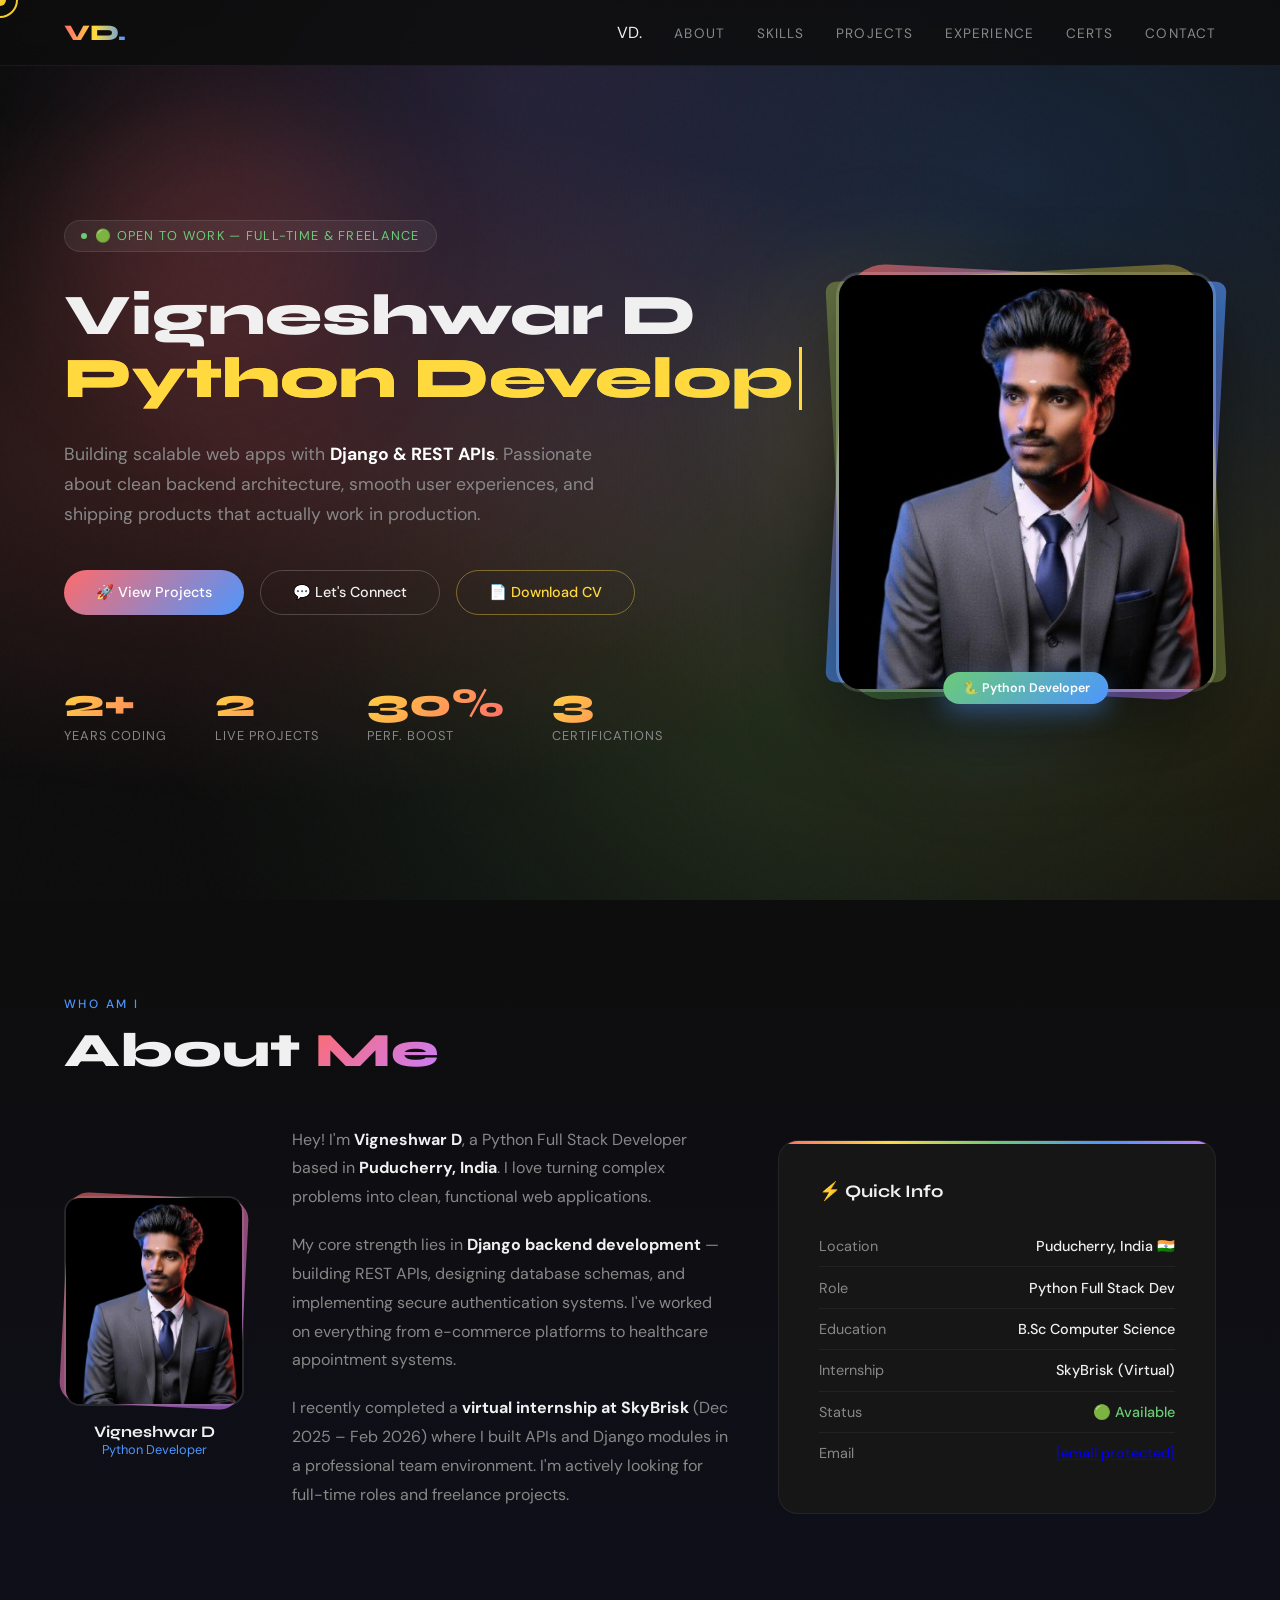
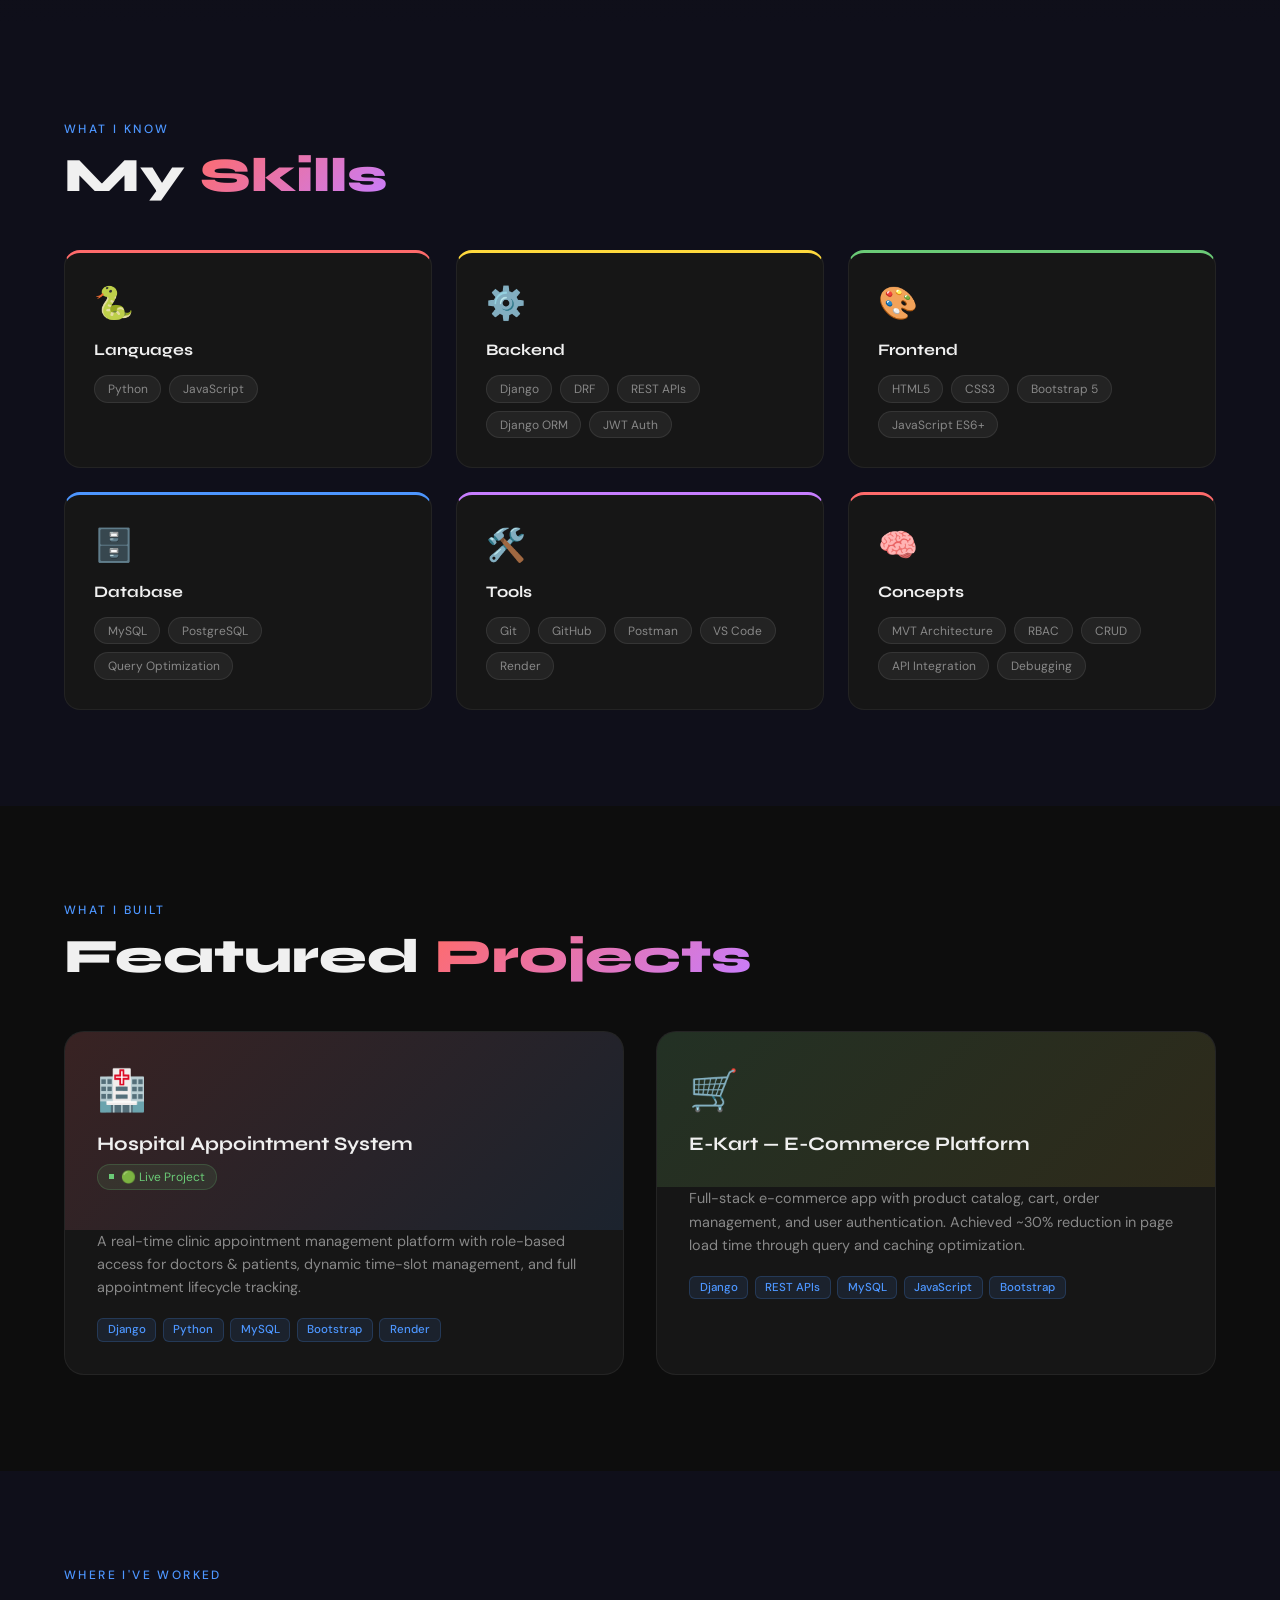
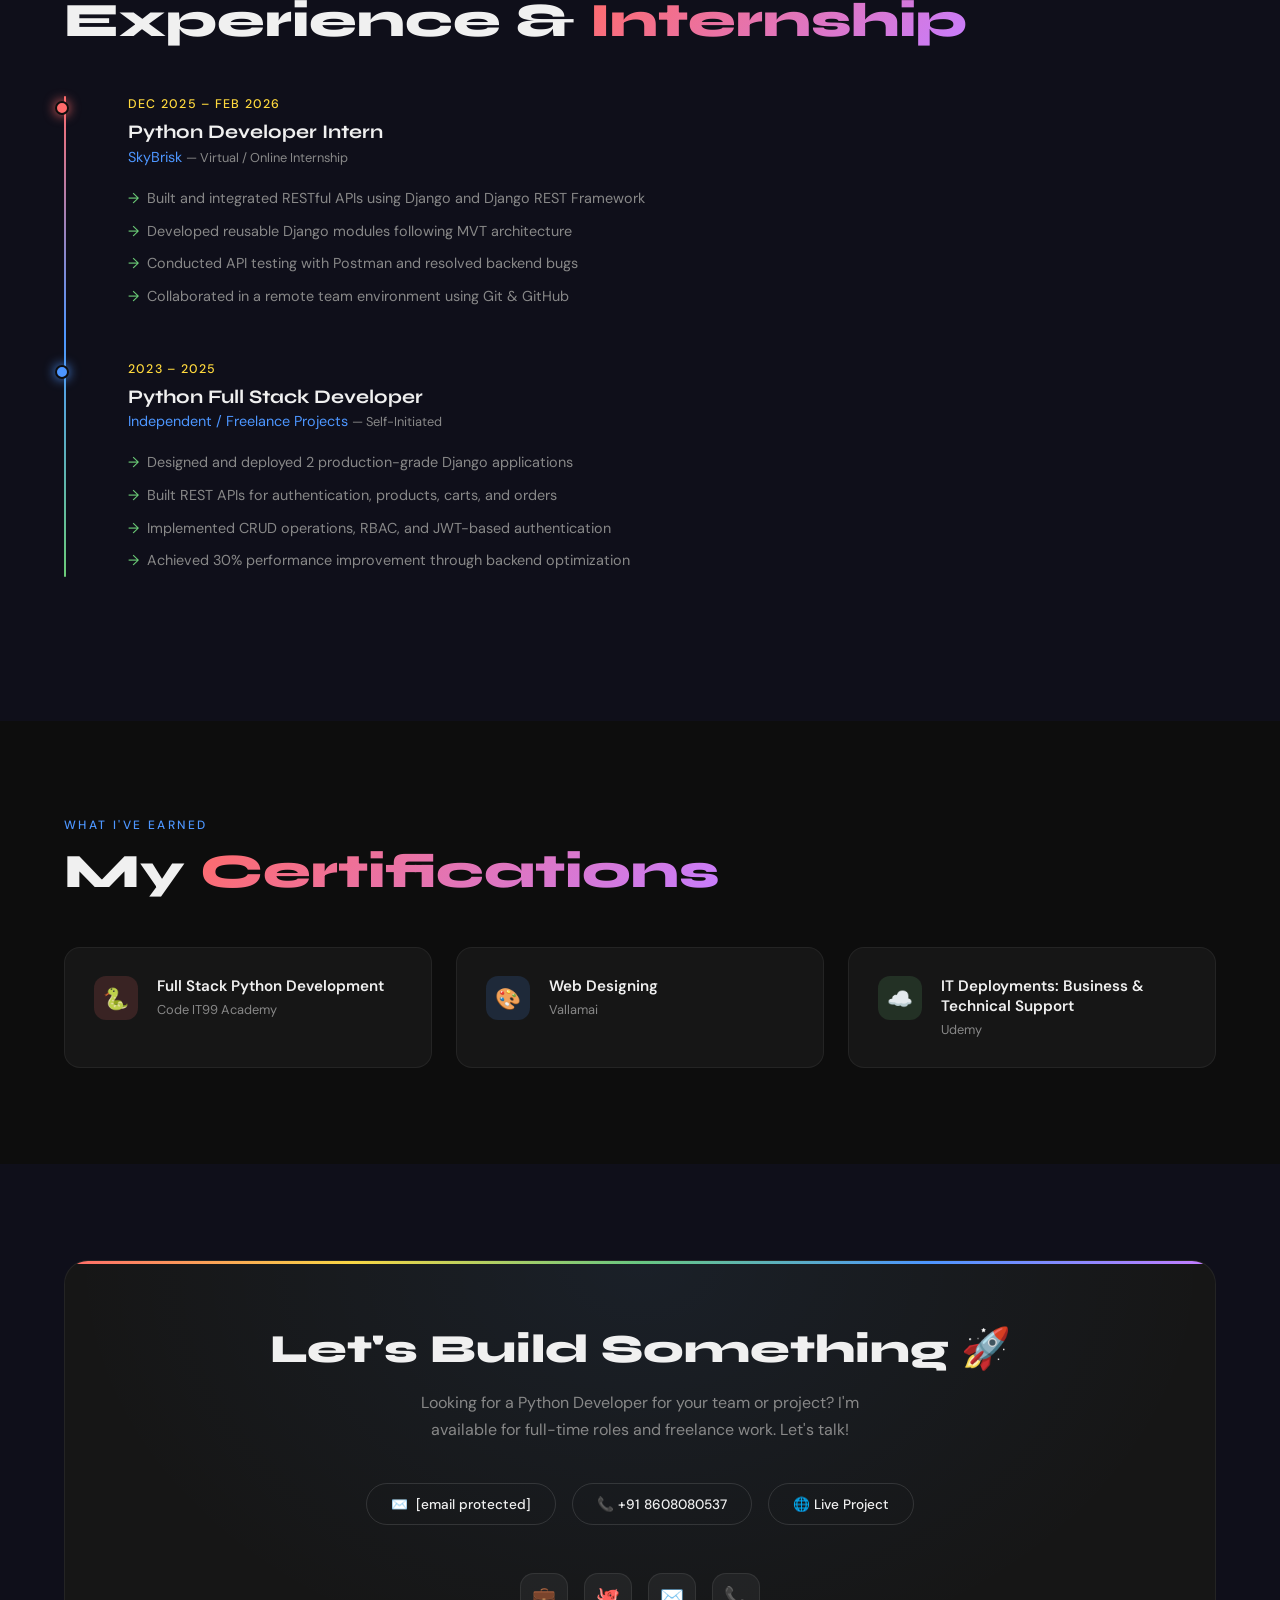
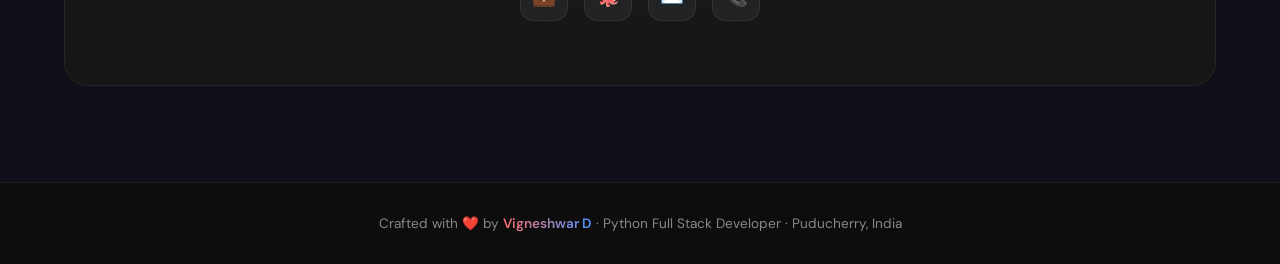
==== commit 2049571f: "update" ====
--- a/index.html
+++ b/index.html
@@ -6,6 +6,7 @@
 <title>Vigneshwar D — Python Developer</title>
 <link href="https://fonts.googleapis.com/css2?family=Syne:wght@400;600;700;800&family=DM+Sans:ital,wght@0,300;0,400;0,500;1,300&display=swap" rel="stylesheet"/>
 <link rel="stylesheet" href="./index.css">
+
 </head>
 <body>
 
@@ -14,7 +15,7 @@
 
 <nav>
   <div class="nav-logo">VD.</div>
-  <ul class="nav-links">
+  <ul class="nav-links"><div class="nav-drawer-logo">VD.</div>
     <li><a href="#about">About</a></li>
     <li><a href="#skills">Skills</a></li>
     <li><a href="#projects">Projects</a></li>
@@ -26,6 +27,7 @@
     <span></span><span></span><span></span>
   </div>
 </nav>
+<div class="nav-overlay" id="navOverlay"></div>
 
 <!-- HERO -->
 <section id="hero">
@@ -318,19 +320,24 @@
   // Hamburger menu
   const hamburger = document.getElementById('hamburger');
   const navLinks = document.querySelector('.nav-links');
+  const navOverlay = document.getElementById('navOverlay');
+  function closeMenu() {
+    hamburger.classList.remove('open');
+    navLinks.classList.remove('open');
+    navOverlay.classList.remove('open');
+  }
   hamburger.addEventListener('click', () => {
     hamburger.classList.toggle('open');
     navLinks.classList.toggle('open');
+    navOverlay.classList.toggle('open');
   });
+  navOverlay.addEventListener('click', closeMenu);
   document.querySelectorAll('.nav-links a').forEach(link => {
-    link.addEventListener('click', () => {
-      hamburger.classList.remove('open');
-      navLinks.classList.remove('open');
-    });
+    link.addEventListener('click', closeMenu);
   });
 
   // Typing effect
-  const words = ['Python Developer', 'Django Expert', 'Full Stack Developer', 'API Builder'];
+  const words = ['Python Developer', 'Django Expert', 'Full Stack Dev', 'API Builder'];
   let wi = 0, ci = 0, deleting = false;
   const el = document.getElementById('typed');
   function type() {
@@ -352,7 +359,7 @@
   let mx=0,my=0,rx=0,ry=0;
   document.addEventListener('mousemove', e => { mx=e.clientX; my=e.clientY; });
   function animCursor(){
-   cursor.style.left = mx-6+'px'; cursor.style.top = my-6+'px';
+     cursor.style.left = mx-6+'px'; cursor.style.top = my-6+'px';
     rx += (mx-rx)*0.12; ry += (my-ry)*0.12;
     ring.style.left = rx-18+'px'; ring.style.top = ry-18+'px';
     requestAnimationFrame(animCursor);
--- a/index.css
+++ b/index.css
@@ -1,4 +1,3 @@
-
   :root {
     --c1: #FF6B6B;
     --c2: #FFD93D;
@@ -91,18 +90,20 @@
     overflow: hidden;
   }
   .hero-inner {
-    display: grid;
-    grid-template-columns: 1fr auto;
-    gap: 4rem;
-    align-items: center;
-    width: 100%;
-    position: relative; z-index:1;
-  }
+  display: grid;
+  grid-template-columns: 1fr 380px;
+  gap: 3rem;
+  align-items: center;
+  width: 100%;
+  position: relative;
+  z-index: 1;
+}
   .hero-photo-wrap {
-    position: relative;
-    width: 340px; height: 400px;
-    flex-shrink: 0;
-  }
+  position: relative;
+  width: 100%;
+  height: 420px;
+  flex-shrink: 0;
+}
   .hero-photo-bg {
     position: absolute; inset: 0;
     border-radius: 40px 10px 40px 10px;
@@ -138,7 +139,18 @@
     z-index: 2;
     box-shadow: 0 8px 24px rgba(77,150,255,0.4);
   }
-  .typed-text { border-right: 3px solid var(--c2); padding-right: 4px; animation: blink 0.7s infinite; }
+  .typed-text {
+  border-right: 3px solid var(--c2);
+  padding-right: 6px;
+  animation: blink 0.7s infinite;
+  display: inline-block;
+  white-space: nowrap;
+  min-width: 2px;
+  color: var(--c2);
+  -webkit-text-fill-color: var(--c2);
+  background: none;
+  -webkit-background-clip: unset;
+}
   @keyframes blink { 0%,100%{border-color:var(--c2)} 50%{border-color:transparent} }
   .hero-bg {
     position: absolute; inset:0; z-index:0;
@@ -148,6 +160,11 @@
                 radial-gradient(ellipse at 40% 10%, rgba(199,125,255,0.12) 0%, transparent 50%),
                 radial-gradient(ellipse at 90% 70%, rgba(255,217,61,0.1) 0%, transparent 50%);
   }
+  h1 .line2 {
+  display: block;
+  overflow: visible;
+  min-height: 1.2em;
+}
   .floating-shapes {
     position: absolute; inset:0; z-index:0; overflow:hidden;
   }
@@ -164,7 +181,13 @@
     0%,100% { transform: translateY(0) scale(1); }
     50% { transform: translateY(-30px) scale(1.05); }
   }
-  .hero-content { max-width:680px; }
+ .hero-content {
+  max-width: 100%;
+  overflow: visible;
+  position: relative;
+  z-index: 2;
+  min-width: 0;
+}
   .hero-tag {
     display: inline-flex; align-items: center; gap: 0.5rem;
     background: rgba(255,255,255,0.06);
@@ -182,13 +205,16 @@
   @keyframes pulse { 0%,100%{opacity:1;transform:scale(1)} 50%{opacity:0.5;transform:scale(1.5)} }
 
   h1 {
-    font-family: 'Syne', sans-serif;
-    font-size: clamp(3.5rem, 8vw, 7rem);
-    font-weight: 800;
-    line-height: 1;
-    margin-bottom: 1.5rem;
-    animation: fadeUp 0.6s 0.1s ease both;
-  }
+  font-family: 'Syne', sans-serif;
+  font-size: clamp(2.2rem, 4.5vw, 5rem);
+  font-weight: 800;
+  line-height: 1.1;
+  margin-bottom: 1.5rem;
+  animation: fadeUp 0.6s 0.1s ease both;
+  overflow: visible;
+  position: relative;
+  z-index: 2;
+}
   h1 .line1 { display:block; color: var(--text); }
   h1 .line2 {
     display: block;
@@ -524,22 +550,77 @@
   /* ===== MOBILE max 768px ===== */
   @media(max-width:768px){
 
+    h1 { 
+  font-size: clamp(2rem, 9vw, 2.8rem) !important;
+  word-break: keep-all;
+  overflow: visible;
+}
+.hero-content {
+  overflow: visible;
+  width: 100%;
+}
+
     /* NAV */
     nav { padding:1rem 1.5rem; }
+
+    .nav-overlay {
+      display:none;
+      position:fixed; inset:0;
+      background:rgba(0,0,0,0.6);
+      z-index:98;
+      backdrop-filter:blur(4px);
+    }
+    .nav-overlay.open { display:block; }
+
     .nav-links {
-      display:none;
+      display:flex !important;
       flex-direction:column;
       position:fixed;
-      top:0; left:0; right:0; bottom:0;
-      background:rgba(13,13,13,0.97);
-      backdrop-filter:blur(16px);
-      justify-content:center;
-      align-items:center;
-      gap:2.5rem;
-      z-index:99;
-    }
-    .nav-links.open { display:flex; }
-    .nav-links a { font-size:1.4rem; }
+      top:0; right:-100%;
+      width:75%; max-width:300px;
+      height:100vh;
+      background:#111;
+      border-left:1px solid rgba(255,255,255,0.08);
+      padding:5rem 2rem 2rem;
+      gap:0;
+      z-index:100;
+      transition:right 0.35s cubic-bezier(0.4,0,0.2,1);
+      align-items:flex-start;
+      justify-content:flex-start;
+      list-style:none;
+    }
+    .nav-links.open { right:0; }
+    .nav-links li {
+      width:100%;
+      border-bottom:1px solid rgba(255,255,255,0.06);
+    }
+    .nav-links li:last-child { border-bottom:none; }
+    .nav-links a {
+      display:block;
+      font-size:1rem;
+      font-weight:600;
+      letter-spacing:0.08em;
+      text-transform:uppercase;
+      color:var(--muted);
+      padding:1rem 0.5rem;
+      width:100%;
+      transition:color 0.2s, padding-left 0.2s;
+    }
+    .nav-links a:hover {
+      color:var(--text);
+      padding-left:1rem;
+    }
+    .nav-drawer-logo {
+      position:absolute;
+      top:1.5rem; left:2rem;
+      font-family:'Syne',sans-serif;
+      font-weight:800;
+      font-size:1.3rem;
+      background:linear-gradient(90deg,var(--c1),var(--c2),var(--c4));
+      -webkit-background-clip:text;
+      -webkit-text-fill-color:transparent;
+    }
+
     .hamburger {
       display:flex;
       flex-direction:column;
@@ -547,6 +628,7 @@
       cursor:pointer;
       z-index:101;
       position:relative;
+      padding:4px;
     }
     .hamburger span {
       width:26px; height:2px;
@@ -628,4 +710,4 @@
     .nav-logo { font-size:1.1rem; }
     .section-title { font-size:1.4rem; }
     .btn { font-size:0.82rem; padding:0.7rem 1.2rem; }
-  }
+  }
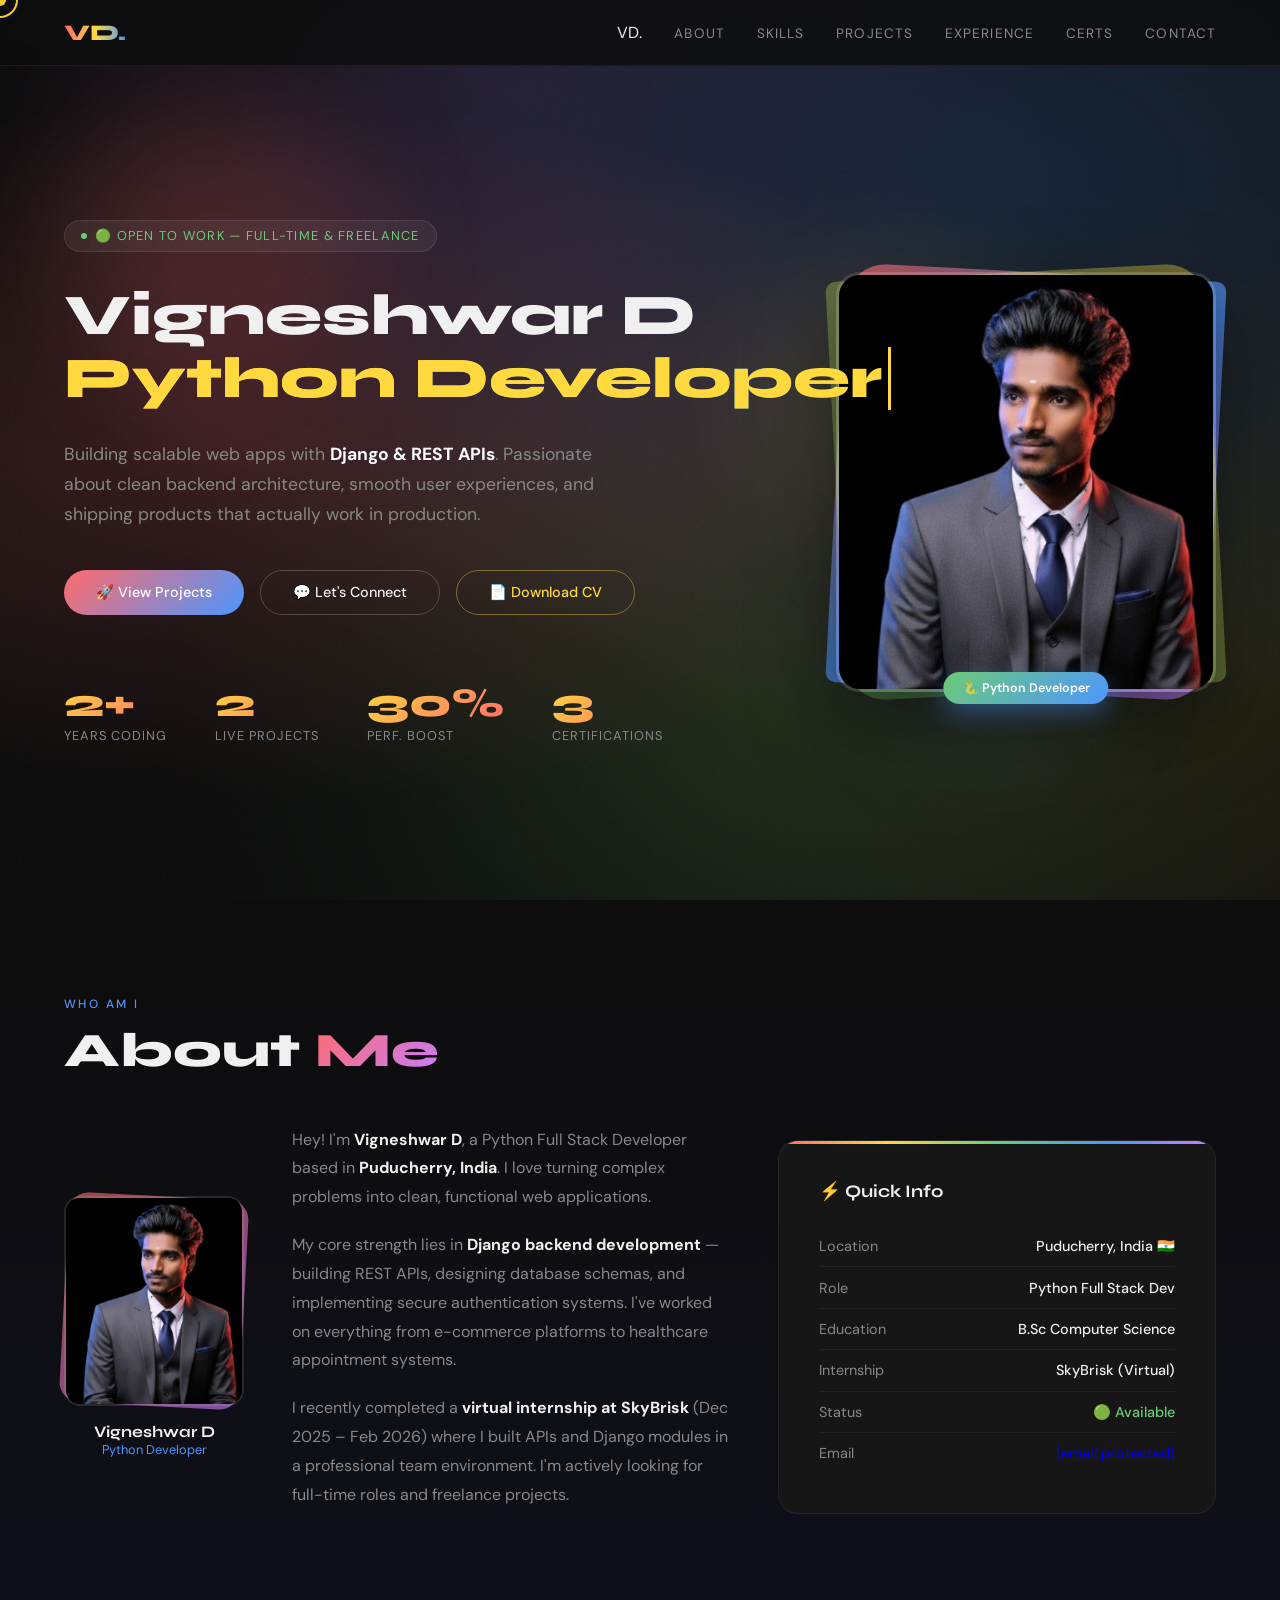
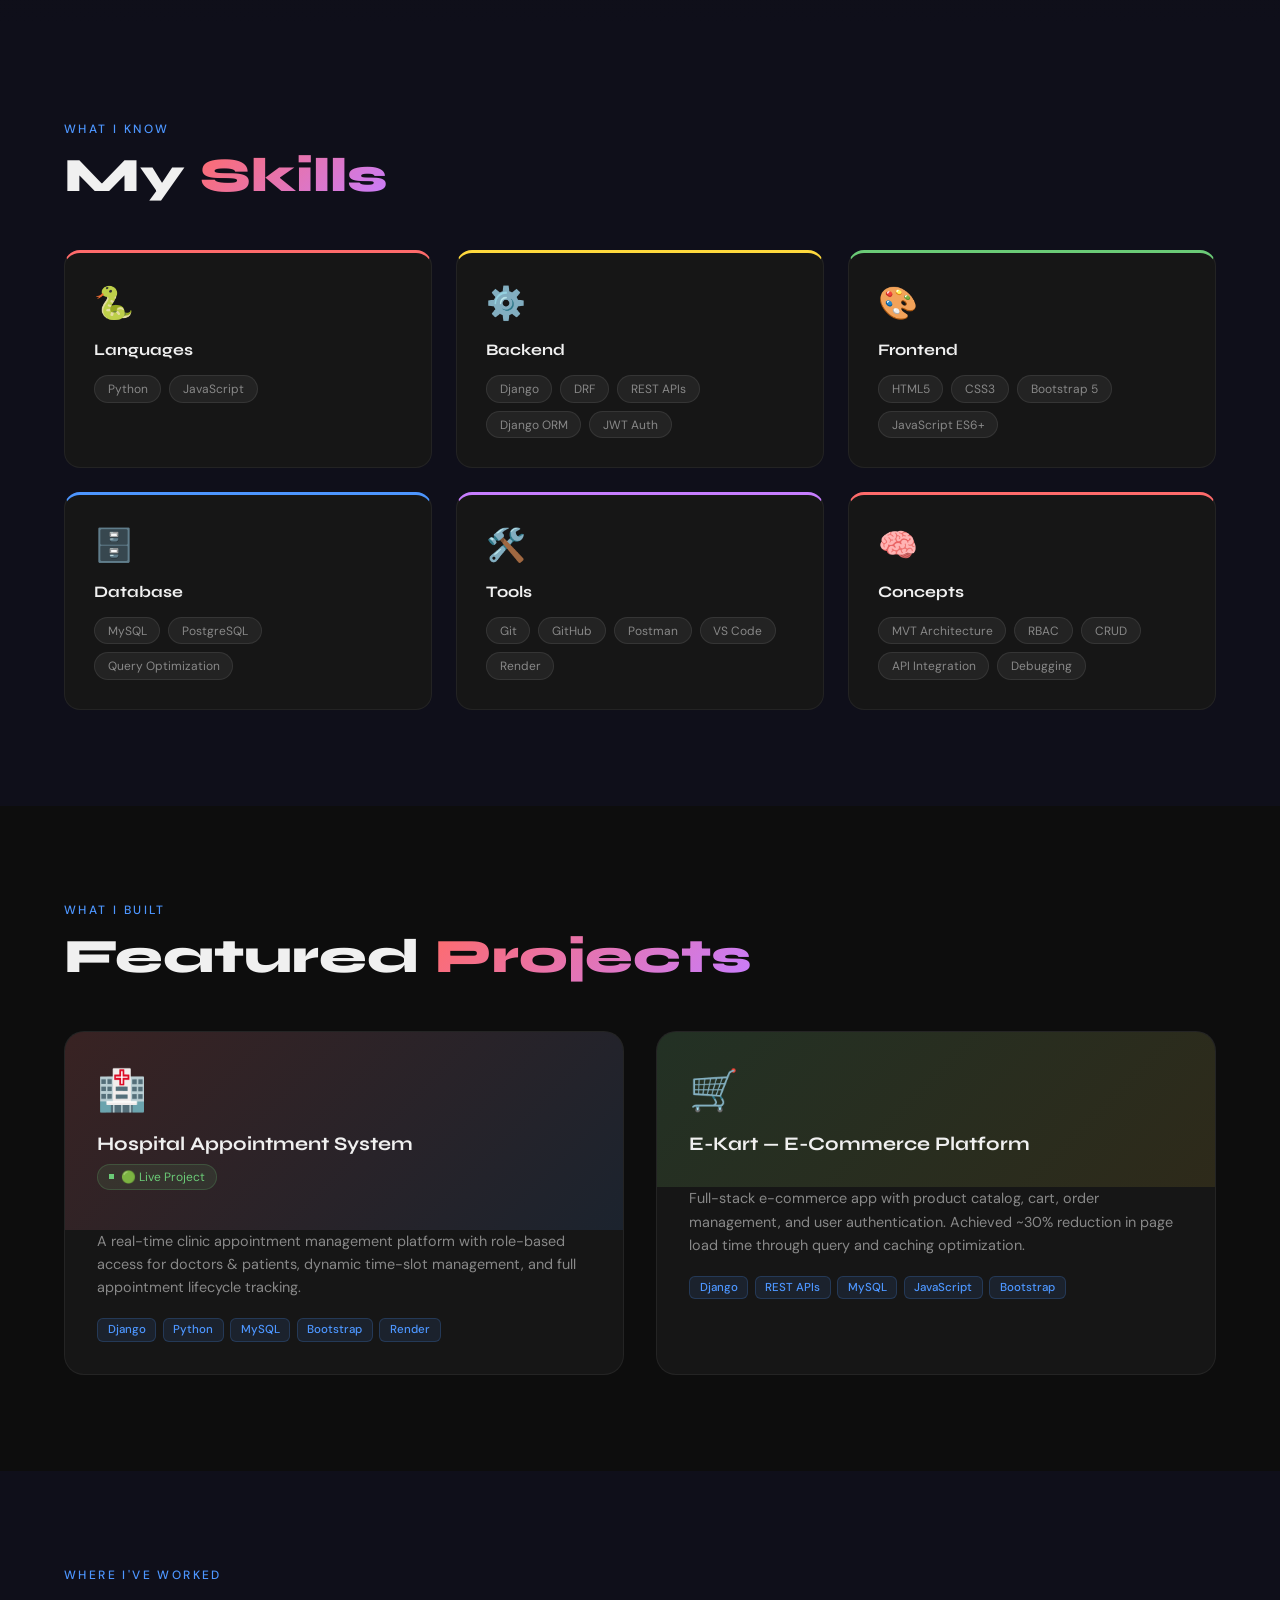
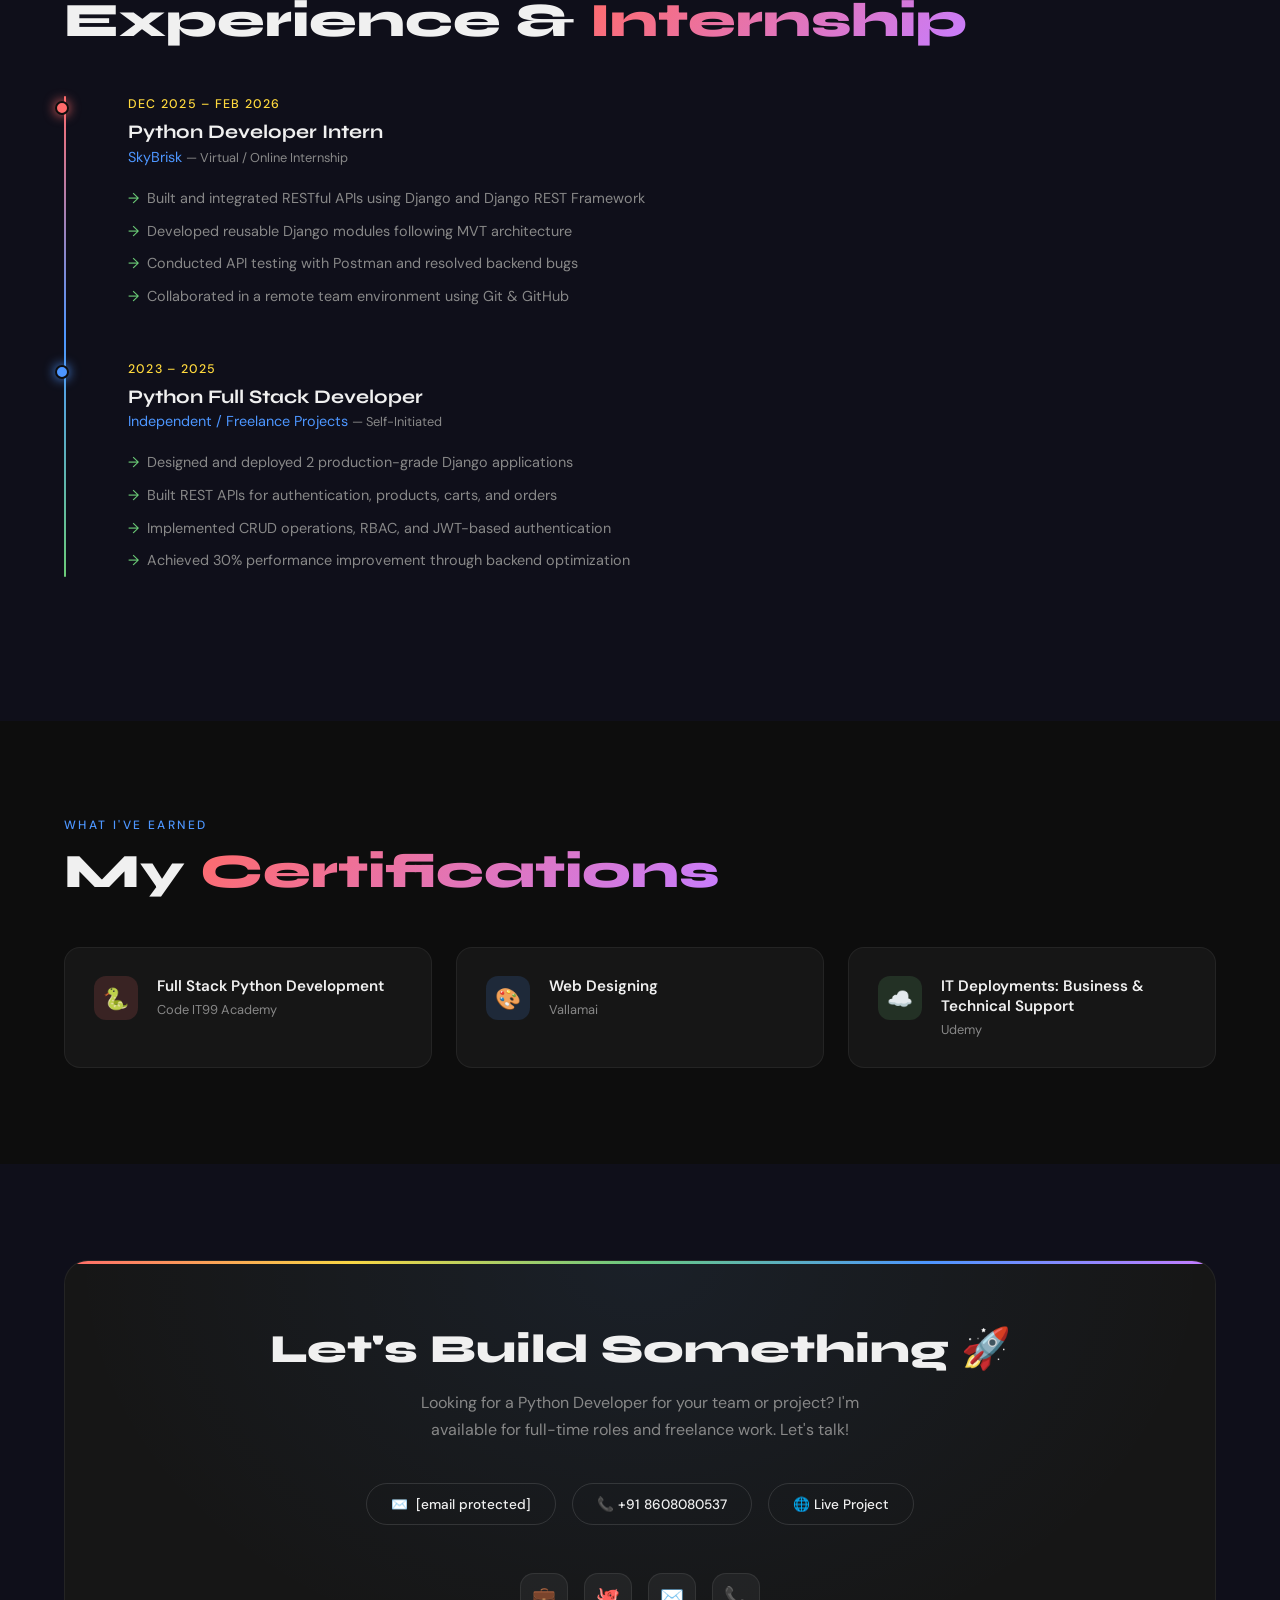
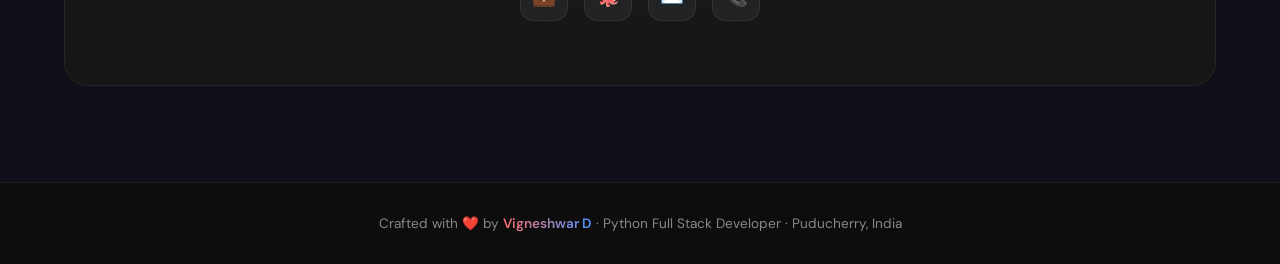
==== commit 35249c94: "update" ====
--- a/index.html
+++ b/index.html
@@ -51,8 +51,7 @@
       <div class="hero-btns">
         <a href="#projects" class="btn btn-primary">🚀 View Projects</a>
         <a href="#contact" class="btn btn-outline">💬 Let's Connect</a>
-        <a href="/cdn-cgi/l/email-protection#2d495b444a43485e455a4c5f1e1c1f6d4a404c4441034e4240" class="btn btn-outline" style="border-color:rgba(255,217,61,0.4);color:var(--c2)">📄 Download CV</a>
-      </div>
+        <a href="Vigneshwar Resume 2p.pdf" download="Vigneshwar Resume 2p.pdf" class="btn btn-outline" style="border-color:rgba(255,217,61,0.4);color:var(--c2)">📄 Download CV</a>      </div>
       <div class="hero-stats">
         <div>
           <div class="stat-num">2+</div>
@@ -110,7 +109,7 @@
       <div class="info-row"><span class="info-label">Education</span><span class="info-val">B.Sc Computer Science</span></div>
       <div class="info-row"><span class="info-label">Internship</span><span class="info-val">SkyBrisk (Virtual)</span></div>
       <div class="info-row"><span class="info-label">Status</span><span class="info-val" style="color:var(--c3)">🟢 Available</span></div>
-      <div class="info-row"><span class="info-label">Email</span><span class="info-val"><a href="/cdn-cgi/l/email-protection" class="__cf_email__" data-cfemail="5e3a283739303b2d36293f2c6d6f6c1e39333f3732703d3133">[email&#160;protected]</a></span></div>
+      <div class="info-row"><span class="info-label">Email</span><span class="info-val"><a href="mailto:dvigneshwar312@gmail.com" class="__cf_email__" data-cfemail="5e3a283739303b2d36293f2c6d6f6c1e39333f3732703d3133">[email&#160;protected]</a></span></div>
     </div>
   </div>
 </section>
@@ -299,14 +298,14 @@
     <div class="contact-title">Let's Build Something 🚀</div>
     <p class="contact-sub">Looking for a Python Developer for your team or project? I'm available for full-time roles and freelance work. Let's talk!</p>
     <div class="contact-links">
-      <a href="/cdn-cgi/l/email-protection#c1a5b7a8a6afa4b2a9b6a0b3f2f0f381a6aca0a8adefa2aeac" class="contact-link">✉️ <span class="__cf_email__" data-cfemail="bdd9cbd4dad3d8ced5cadccf8e8c8ffddad0dcd4d193ded2d0">[email&#160;protected]</span></a>
+      <a href="mailto:dvigneshwar312@gmail.com" class="contact-link">✉️ <span class="__cf_email__" data-cfemail="bdd9cbd4dad3d8ced5cadccf8e8c8ffddad0dcd4d193ded2d0">[email&#160;protected]</span></a>
       <a href="tel:+918608080537" class="contact-link">📞 +91 8608080537</a>
       <a href="https://hospital-appointment-mcp2.onrender.com" target="_blank" class="contact-link">🌐 Live Project</a>
     </div>
     <div class="social-row">
       <a href="https://linkedin.com/in/vigneshwar-d-200415vb" target="_blank" class="social-btn" title="LinkedIn">💼</a>
       <a href="https://github.com/vicky200420" target="_blank" class="social-btn" title="GitHub">🐙</a>
-      <a href="/cdn-cgi/l/email-protection#2a4e5c434d444f59425d4b58191b186a4d474b434604494547" class="social-btn" title="Email">✉️</a>
+      <a href="mailto:dvigneshwar312@gmail.com" class="social-btn" title="Email">✉️</a>
       <a href="tel:+918608080537" class="social-btn" title="Phone">📞</a>
     </div>
   </div>
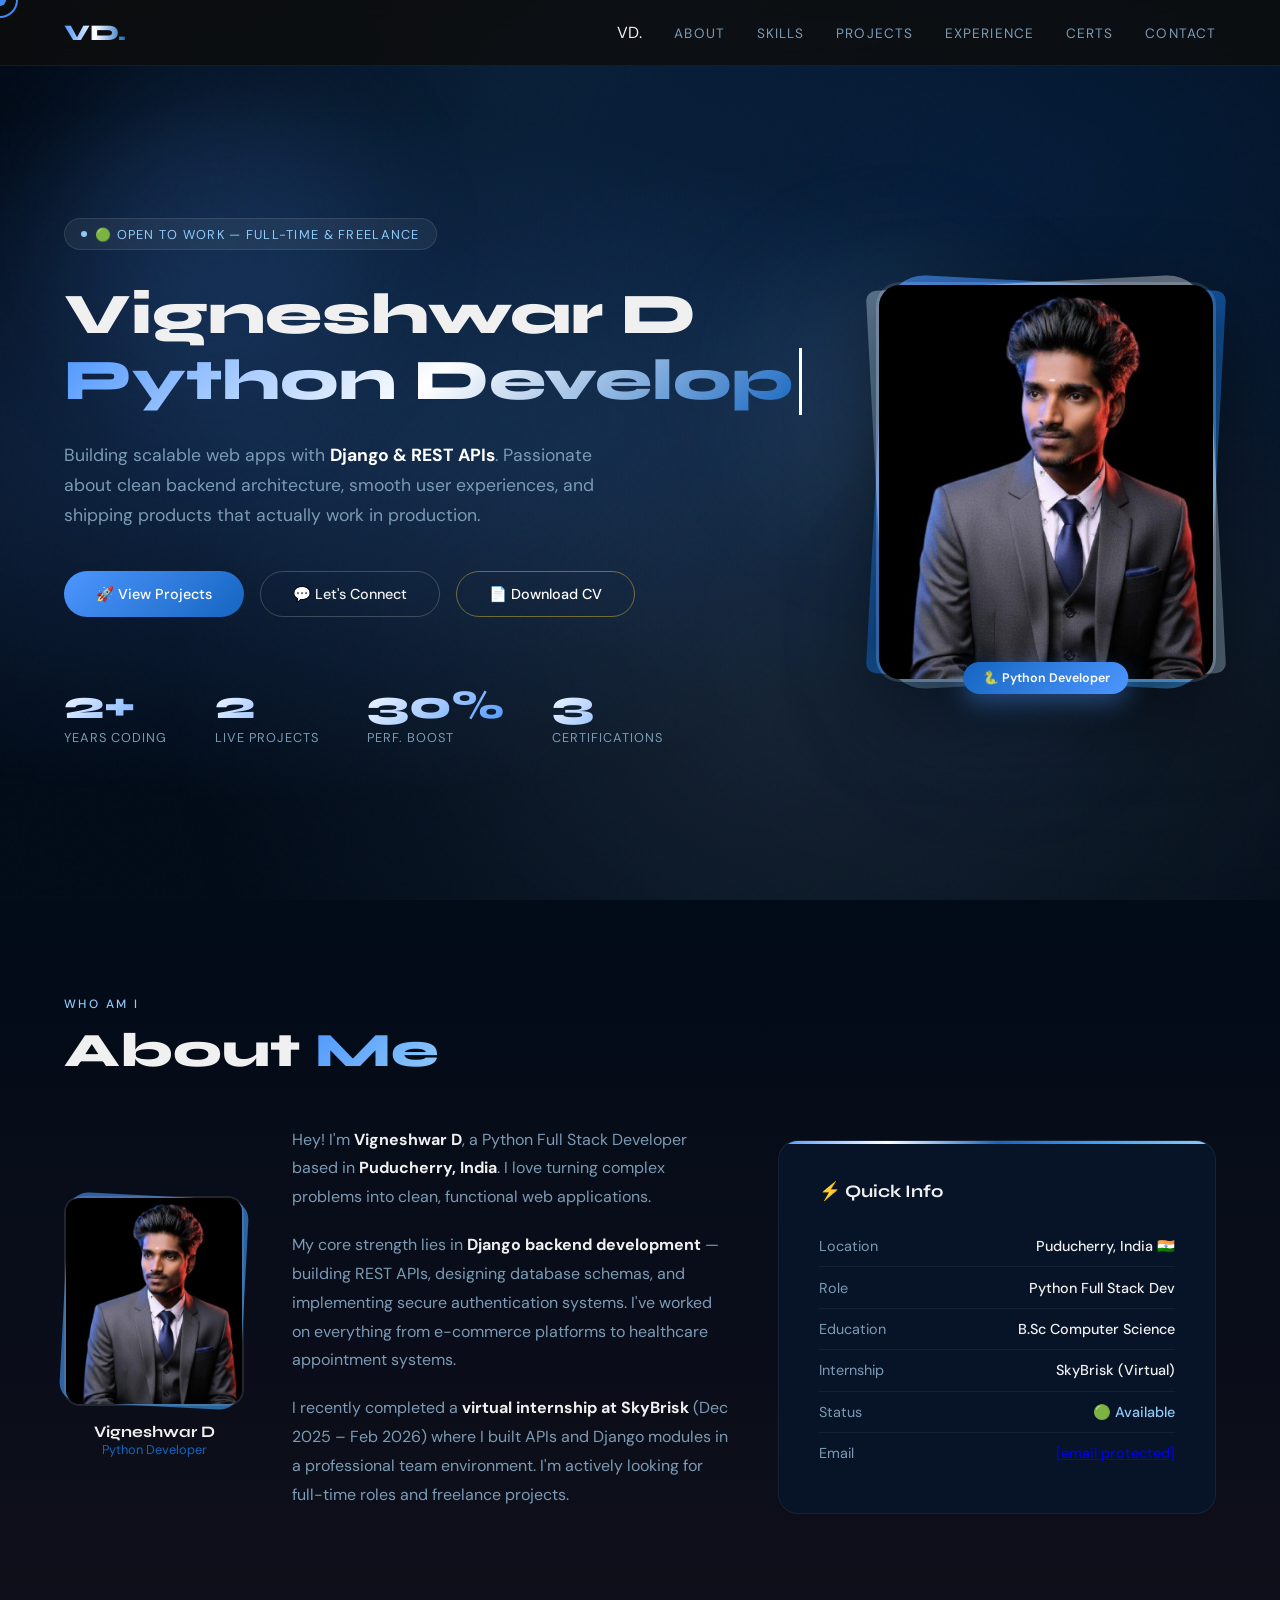
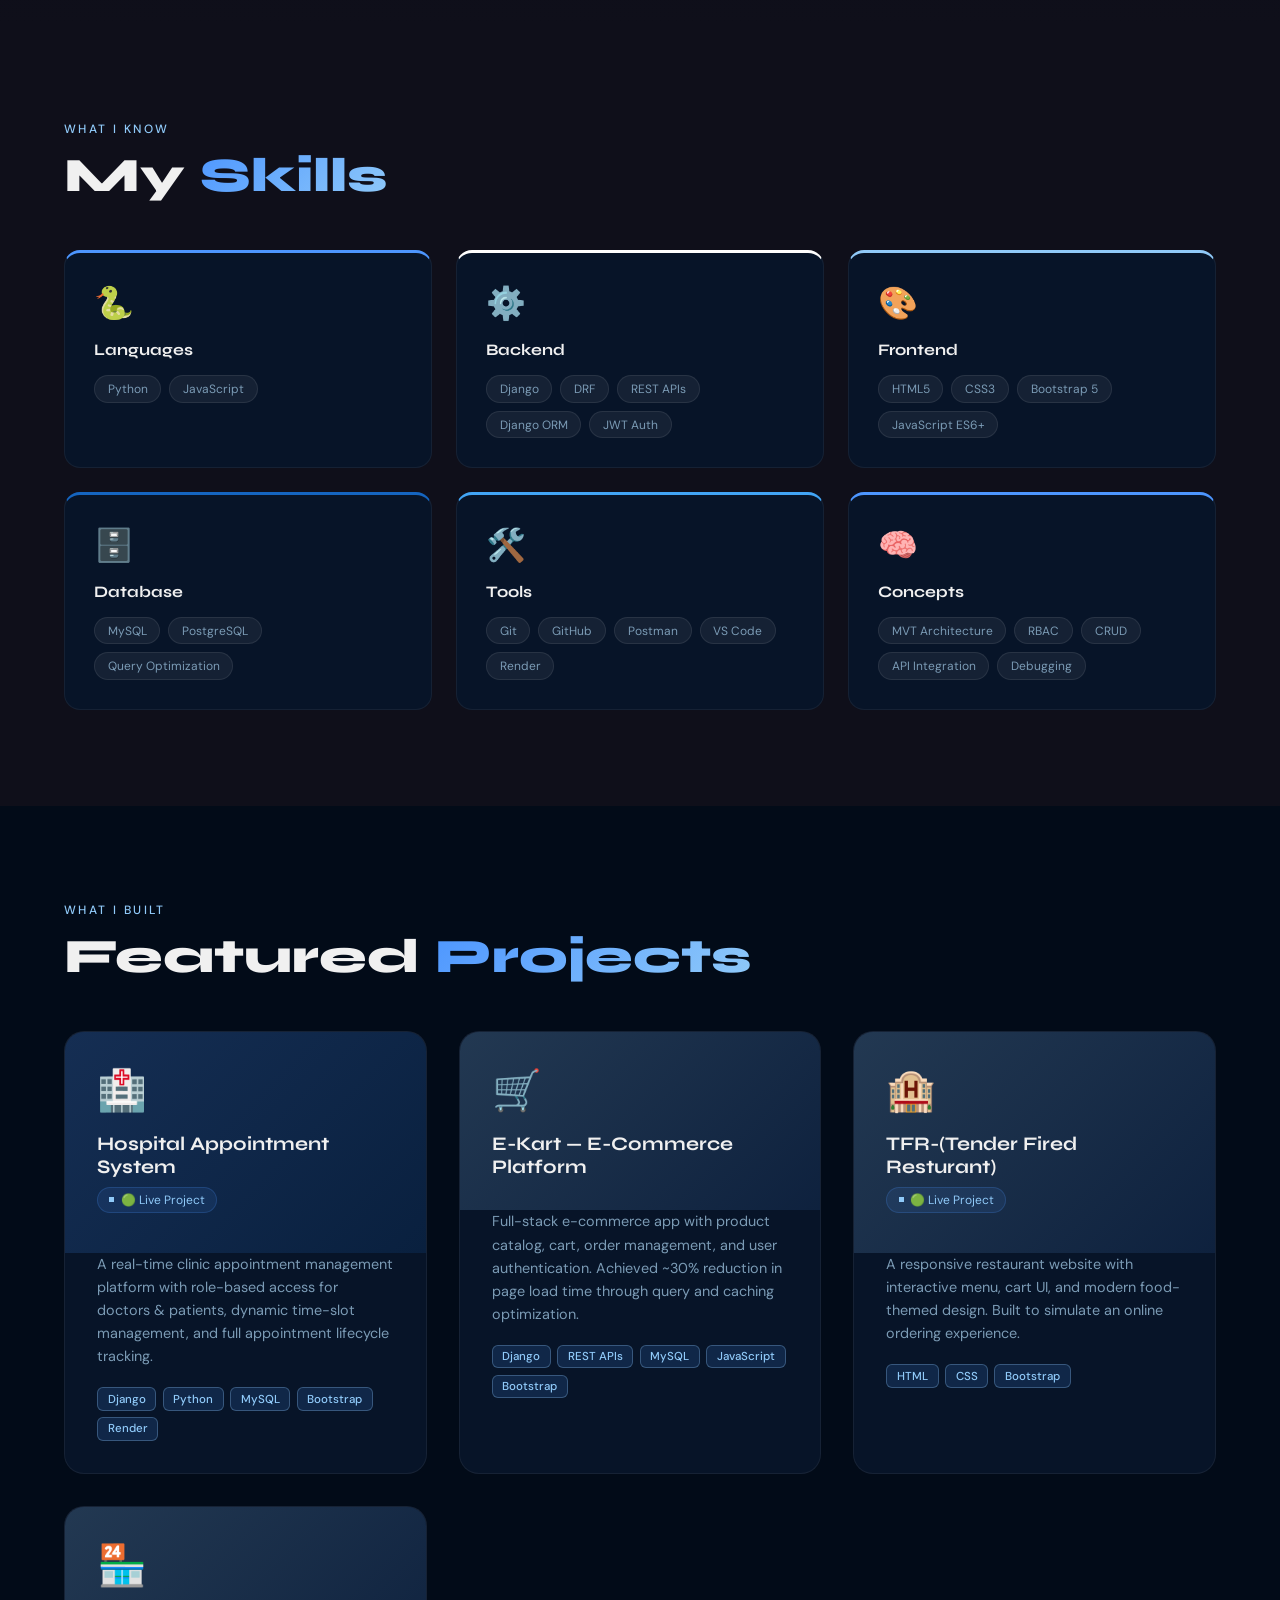
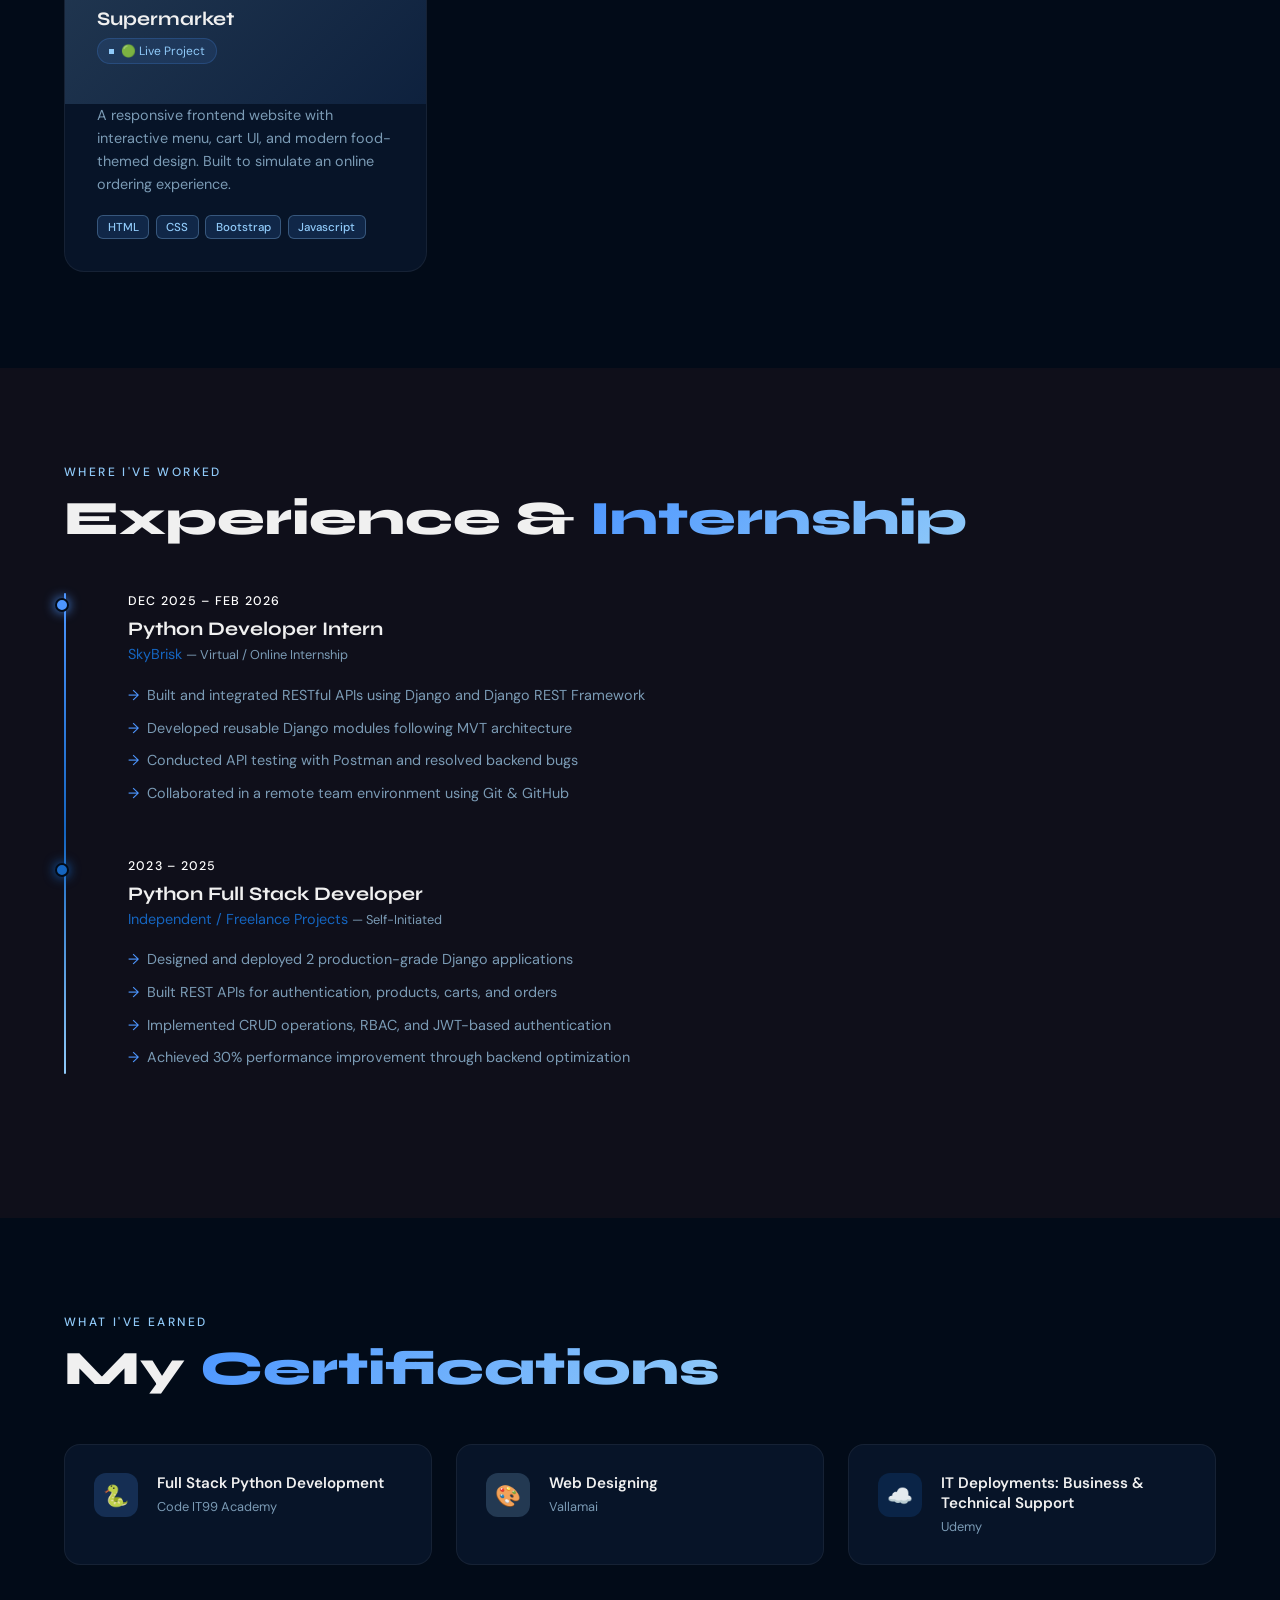
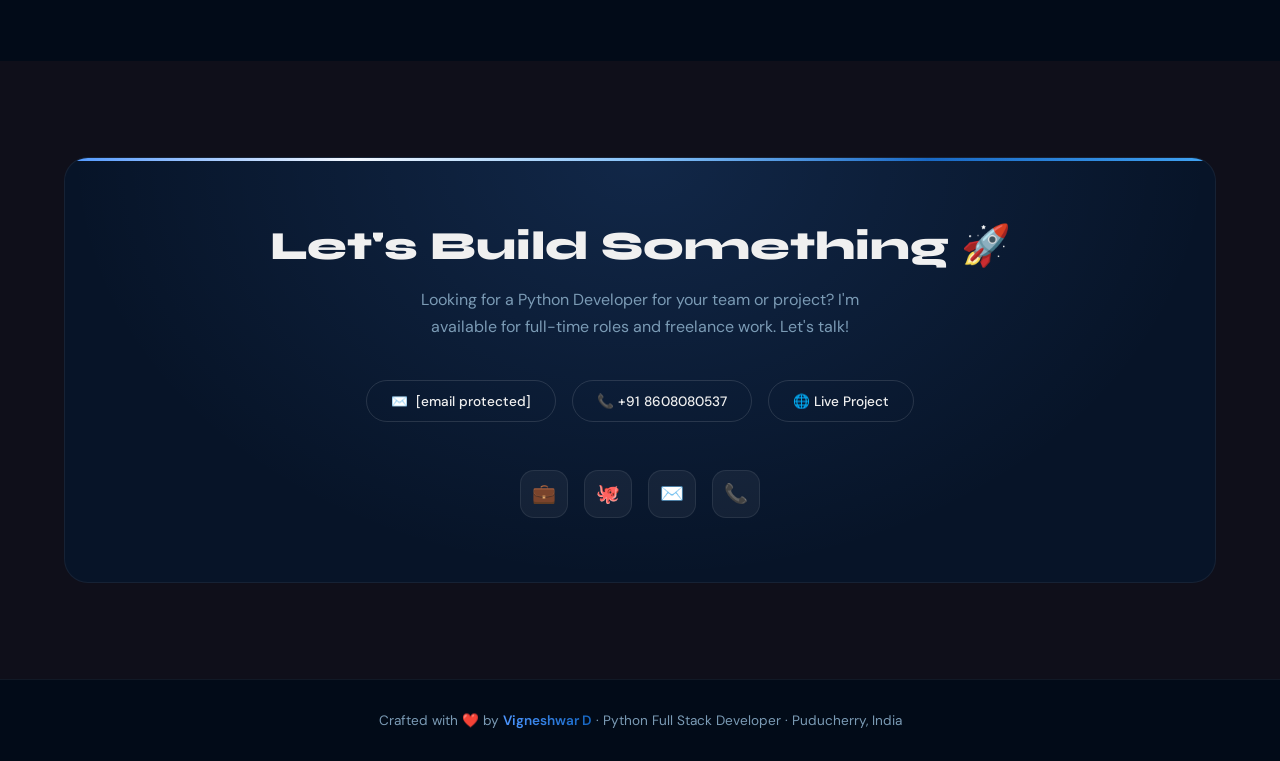
==== commit ef1e98fc: "updates" ====
--- a/index.html
+++ b/index.html
@@ -224,6 +224,37 @@
         </div>
       </div>
     </div>
+    <div class="project-card reveal">
+      <div class="project-header">
+        <span class="project-emoji">🏨</span>
+        <div class="project-title">TFR-(Tender Fired Resturant)</div>
+        <a href="https://hospital-appointment-mcp2.onrender.com" target="_blank" class="project-live">🟢 Live Project</a>
+        </div>
+      <div class="project-body">
+        <p class="project-desc">A responsive restaurant website with interactive menu, cart UI, and modern food-themed design. Built to simulate an online ordering experience.</p>
+        <div class="project-stack">
+          <span class="stack-tag">HTML</span>
+          <span class="stack-tag">CSS</span>
+          <span class="stack-tag">Bootstrap</span>
+        </div>
+      </div>
+    </div>
+        <div class="project-card reveal">
+      <div class="project-header">
+        <span class="project-emoji">🏪</span>
+        <div class="project-title">Supermarket</div>
+        <a href="https://vicky200420.github.io/Supermarket/" target="_blank" class="project-live">🟢 Live Project</a>
+        </div>
+      <div class="project-body">
+        <p class="project-desc">A responsive frontend website with interactive menu, cart UI, and modern food-themed design. Built to simulate an online ordering experience.</p>
+        <div class="project-stack">
+          <span class="stack-tag">HTML</span>
+          <span class="stack-tag">CSS</span>
+          <span class="stack-tag">Bootstrap</span>
+          <span class="stack-tag">Javascript</span>
+        </div>
+      </div>
+    </div>
   </div>
 </section>
 
--- a/index.css
+++ b/index.css
@@ -1,13 +1,13 @@
-  :root {
-    --c1: #FF6B6B;
-    --c2: #FFD93D;
-    --c3: #6BCB77;
-    --c4: #4D96FF;
-    --c5: #C77DFF;
-    --dark: #0D0D0D;
-    --card: #161616;
+ :root {
+    --c1: #4D96FF;
+    --c2: #ffffff;
+    --c3: #90CAF9;
+    --c4: #1565C0;
+    --c5: #42A5F5;
+    --dark: #020B18;
+    --card: #071428;
     --text: #F0F0F0;
-    --muted: #888;
+    --muted: #7B9BB5;
   }
 
   *, *::before, *::after { margin:0; padding:0; box-sizing:border-box; }
@@ -25,7 +25,7 @@
   /* Custom cursor */
   .cursor {
     width: 12px; height: 12px;
-    background: var(--c2);
+    background: #4D96FF;
     border-radius: 50%;
     position: fixed; top:0; left:0;
     pointer-events: none;
@@ -35,7 +35,7 @@
   }
   .cursor-ring {
     width: 36px; height: 36px;
-    border: 2px solid var(--c2);
+    border: 2px solid #4D96FF;
     border-radius: 50%;
     position: fixed; top:0; left:0;
     pointer-events: none;
@@ -66,7 +66,7 @@
     font-family: 'Syne', sans-serif;
     font-weight: 800;
     font-size: 1.4rem;
-    background: linear-gradient(90deg, var(--c1), var(--c2), var(--c4));
+    background: linear-gradient(90deg, #4D96FF, #ffffff, #1565C0);
     -webkit-background-clip: text;
     -webkit-text-fill-color: transparent;
   }
@@ -90,31 +90,29 @@
     overflow: hidden;
   }
   .hero-inner {
-  display: grid;
-  grid-template-columns: 1fr 380px;
-  gap: 3rem;
-  align-items: center;
-  width: 100%;
-  position: relative;
-  z-index: 1;
-}
+    display: grid;
+    grid-template-columns: 1fr auto;
+    gap: 4rem;
+    align-items: center;
+    width: 100%;
+    position: relative; z-index:1;
+  }
   .hero-photo-wrap {
-  position: relative;
-  width: 100%;
-  height: 420px;
-  flex-shrink: 0;
-}
+    position: relative;
+    width: 340px; height: 400px;
+    flex-shrink: 0;
+  }
   .hero-photo-bg {
     position: absolute; inset: 0;
     border-radius: 40px 10px 40px 10px;
-    background: linear-gradient(135deg, var(--c1), var(--c4), var(--c5));
+    background: linear-gradient(135deg, #4D96FF, #1565C0, #42A5F5);
     transform: rotate(3deg);
     opacity: 0.7;
   }
   .hero-photo-bg2 {
     position: absolute; inset: 0;
     border-radius: 10px 40px 10px 40px;
-    background: linear-gradient(225deg, var(--c2), var(--c3));
+    background: linear-gradient(225deg, #ffffff, #90CAF9);
     transform: rotate(-3deg);
     opacity: 0.4;
   }
@@ -129,7 +127,7 @@
   }
   .hero-photo-badge {
     position: absolute; bottom: -12px; left: 50%; transform: translateX(-50%);
-    background: linear-gradient(135deg, var(--c3), var(--c4));
+    background: linear-gradient(135deg, #1565C0, #4D96FF);
     color: #fff;
     padding: 0.5rem 1.2rem;
     border-radius: 100px;
@@ -140,31 +138,22 @@
     box-shadow: 0 8px 24px rgba(77,150,255,0.4);
   }
   .typed-text {
-  border-right: 3px solid var(--c2);
-  padding-right: 6px;
-  animation: blink 0.7s infinite;
-  display: inline-block;
-  white-space: nowrap;
-  min-width: 2px;
-  color: var(--c2);
-  -webkit-text-fill-color: var(--c2);
-  background: none;
-  -webkit-background-clip: unset;
-}
-  @keyframes blink { 0%,100%{border-color:var(--c2)} 50%{border-color:transparent} }
+    border-right: 3px solid var(--c2);
+    padding-right: 6px;
+    animation: blink 0.7s infinite;
+    display: inline-block;
+    white-space: nowrap;
+    min-width: 2px;
+  }
+  @keyframes blink { 0%,100%{border-color:#4D96FF} 50%{border-color:transparent} }
   .hero-bg {
     position: absolute; inset:0; z-index:0;
-    background: radial-gradient(ellipse at 20% 50%, rgba(255,107,107,0.18) 0%, transparent 55%),
-                radial-gradient(ellipse at 80% 20%, rgba(77,150,255,0.18) 0%, transparent 55%),
-                radial-gradient(ellipse at 60% 80%, rgba(107,203,119,0.12) 0%, transparent 55%),
-                radial-gradient(ellipse at 40% 10%, rgba(199,125,255,0.12) 0%, transparent 50%),
-                radial-gradient(ellipse at 90% 70%, rgba(255,217,61,0.1) 0%, transparent 50%);
-  }
-  h1 .line2 {
-  display: block;
-  overflow: visible;
-  min-height: 1.2em;
-}
+    background: radial-gradient(ellipse at 20% 50%, rgba(77,150,255,0.2) 0%, transparent 55%),
+                radial-gradient(ellipse at 80% 20%, rgba(21,101,192,0.2) 0%, transparent 55%),
+                radial-gradient(ellipse at 60% 80%, rgba(144,202,249,0.1) 0%, transparent 55%),
+                radial-gradient(ellipse at 40% 10%, rgba(66,165,245,0.1) 0%, transparent 50%),
+                radial-gradient(ellipse at 90% 70%, rgba(255,255,255,0.04) 0%, transparent 50%);
+  }
   .floating-shapes {
     position: absolute; inset:0; z-index:0; overflow:hidden;
   }
@@ -174,20 +163,14 @@
     filter: blur(60px);
     animation: float 8s ease-in-out infinite;
   }
-  .shape:nth-child(1) { width:300px;height:300px;background:rgba(255,107,107,0.15);top:10%;left:5%;animation-delay:0s; }
-  .shape:nth-child(2) { width:200px;height:200px;background:rgba(77,150,255,0.15);top:60%;left:70%;animation-delay:2s; }
-  .shape:nth-child(3) { width:250px;height:250px;background:rgba(255,217,61,0.1);top:30%;left:60%;animation-delay:4s; }
+  .shape:nth-child(1) { width:300px;height:300px;background:rgba(77,150,255,0.15);top:10%;left:5%;animation-delay:0s; }
+  .shape:nth-child(2) { width:200px;height:200px;background:rgba(21,101,192,0.15);top:60%;left:70%;animation-delay:2s; }
+  .shape:nth-child(3) { width:250px;height:250px;background:rgba(144,202,249,0.1);top:30%;left:60%;animation-delay:4s; }
   @keyframes float {
     0%,100% { transform: translateY(0) scale(1); }
     50% { transform: translateY(-30px) scale(1.05); }
   }
- .hero-content {
-  max-width: 100%;
-  overflow: visible;
-  position: relative;
-  z-index: 2;
-  min-width: 0;
-}
+  .hero-content { max-width:680px; overflow:visible; }
   .hero-tag {
     display: inline-flex; align-items: center; gap: 0.5rem;
     background: rgba(255,255,255,0.06);
@@ -197,30 +180,38 @@
     font-size: 0.8rem;
     letter-spacing: 0.1em;
     text-transform: uppercase;
-    color: var(--c3);
+    color: #90CAF9;
     margin-bottom: 2rem;
     animation: fadeUp 0.6s ease both;
   }
-  .hero-tag::before { content:''; width:6px;height:6px;background:var(--c3);border-radius:50%;animation:pulse 2s infinite; }
+  .hero-tag::before { content:''; width:6px;height:6px;background:#90CAF9;border-radius:50%;animation:pulse 2s infinite; }
   @keyframes pulse { 0%,100%{opacity:1;transform:scale(1)} 50%{opacity:0.5;transform:scale(1.5)} }
 
   h1 {
-  font-family: 'Syne', sans-serif;
-  font-size: clamp(2.2rem, 4.5vw, 5rem);
-  font-weight: 800;
-  line-height: 1.1;
-  margin-bottom: 1.5rem;
-  animation: fadeUp 0.6s 0.1s ease both;
-  overflow: visible;
-  position: relative;
-  z-index: 2;
-}
+    font-family: 'Syne', sans-serif;
+    font-size: clamp(2.8rem, 4.5vw, 4rem);
+    font-weight: 800;
+    line-height: 1.15;
+    margin-bottom: 1.5rem;
+    animation: fadeUp 0.6s 0.1s ease both;
+    overflow: visible;
+  }
   h1 .line1 { display:block; color: var(--text); }
   h1 .line2 {
     display: block;
-    background: linear-gradient(135deg, var(--c1) 0%, var(--c2) 40%, var(--c4) 100%);
+    overflow: visible;
+    min-height: 1.2em;
+  }
+  h1 .line2 .typed-text {
+    background: linear-gradient(135deg, #4D96FF 0%, #ffffff 50%, #1565C0 100%);
     -webkit-background-clip: text;
     -webkit-text-fill-color: transparent;
+    border-right: 3px solid var(--c2);
+    padding-right: 6px;
+    display: inline-block;
+    white-space: nowrap;
+    min-width: 2px;
+    animation: blink 0.7s infinite;
   }
   .hero-desc {
     font-size: 1.1rem;
@@ -246,7 +237,7 @@
     display: inline-flex; align-items: center; gap:0.5rem;
   }
   .btn-primary {
-    background: linear-gradient(135deg, var(--c1), var(--c4));
+    background: linear-gradient(135deg, #4D96FF, #1565C0);
     color: #fff;
     border: none;
   }
@@ -265,7 +256,7 @@
   .stat-num {
     font-family:'Syne',sans-serif;
     font-size: 2.5rem; font-weight:800;
-    background: linear-gradient(135deg, var(--c2), var(--c1));
+    background: linear-gradient(135deg, #ffffff, #4D96FF);
     -webkit-background-clip:text; -webkit-text-fill-color:transparent;
   }
   .stat-label { font-size:0.8rem; color:var(--muted); text-transform:uppercase; letter-spacing:0.08em; }
@@ -281,7 +272,7 @@
     font-size: 0.75rem;
     text-transform: uppercase;
     letter-spacing: 0.2em;
-    color: var(--c4);
+    color: #90CAF9;
     margin-bottom: 0.8rem;
     font-weight: 500;
   }
@@ -293,7 +284,7 @@
     line-height: 1.1;
   }
   .section-title span {
-    background: linear-gradient(135deg, var(--c1), var(--c5));
+    background: linear-gradient(135deg, #4D96FF, #90CAF9);
     -webkit-background-clip:text; -webkit-text-fill-color:transparent;
   }
 
@@ -313,7 +304,7 @@
   .about-card::before {
     content:'';
     position:absolute; top:0; left:0; right:0; height:3px;
-    background: linear-gradient(90deg, var(--c1), var(--c2), var(--c3), var(--c4), var(--c5));
+    background: linear-gradient(90deg, #4D96FF, #ffffff, #1565C0, #42A5F5, #90CAF9);
   }
   .about-card-title { font-family:'Syne',sans-serif; font-size:1.1rem; font-weight:700; margin-bottom:1.5rem; }
   .info-row { display:flex; justify-content:space-between; padding:0.7rem 0; border-bottom:1px solid rgba(255,255,255,0.05); font-size:0.9rem; }
@@ -367,15 +358,18 @@
     padding: 2rem 2rem 1.5rem;
     position: relative;
   }
-  .project-card:nth-child(1) .project-header { background: linear-gradient(135deg, rgba(255,107,107,0.15), rgba(77,150,255,0.1)); }
-  .project-card:nth-child(2) .project-header { background: linear-gradient(135deg, rgba(107,203,119,0.15), rgba(255,217,61,0.1)); }
+  .project-card:nth-child(1) .project-header { background: linear-gradient(135deg, rgba(77,150,255,0.2), rgba(21,101,192,0.15)); }
+  .project-card:nth-child(2) .project-header { background: linear-gradient(135deg, rgba(144,202,249,0.2), rgba(77,150,255,0.1)); }
+   .project-card:nth-child(3) .project-header { background: linear-gradient(135deg, rgba(144,202,249,0.2), rgba(77,150,255,0.1)); }
+      .project-card:nth-child(4) .project-header { background: linear-gradient(135deg, rgba(144,202,249,0.2), rgba(77,150,255,0.1)); }
+
   .project-emoji { font-size:2.5rem; margin-bottom:1rem; display:block; }
   .project-title { font-family:'Syne',sans-serif; font-weight:700; font-size:1.2rem; margin-bottom:0.5rem; }
   .project-live {
     display: inline-flex; align-items:center; gap:0.4rem;
-    font-size: 0.75rem; color: var(--c3);
-    background: rgba(107,203,119,0.1);
-    border: 1px solid rgba(107,203,119,0.2);
+    font-size: 0.75rem; color: #90CAF9;
+    background: rgba(77,150,255,0.1);
+    border: 1px solid rgba(77,150,255,0.2);
     border-radius: 100px; padding: 0.25rem 0.7rem;
     text-decoration: none;
     margin-bottom:1rem;
@@ -385,9 +379,9 @@
   .project-desc { color:var(--muted); font-size:0.9rem; line-height:1.6; margin-bottom:1.2rem; }
   .project-stack { display:flex; flex-wrap:wrap; gap:0.4rem; }
   .stack-tag {
-    background: rgba(77,150,255,0.1);
-    border: 1px solid rgba(77,150,255,0.2);
-    color: var(--c4);
+    background: rgba(77,150,255,0.15);
+    border: 1px solid rgba(144,202,249,0.3);
+    color: #90CAF9;
     border-radius: 6px;
     padding: 0.2rem 0.6rem;
     font-size: 0.72rem;
@@ -400,7 +394,7 @@
   .timeline::before {
     content:'';
     position:absolute; left:0; top:0; bottom:0; width:2px;
-    background: linear-gradient(180deg, var(--c1), var(--c4), var(--c3));
+    background: linear-gradient(180deg, #4D96FF, #1565C0, #90CAF9);
     border-radius:2px;
   }
   .timeline-item {
@@ -426,7 +420,7 @@
     color:var(--muted); font-size:0.9rem; line-height:1.6;
     padding: 0.3rem 0 0.3rem 1.2rem; position:relative;
   }
-  .timeline-points li::before { content:'→'; position:absolute; left:0; color:var(--c3); }
+  .timeline-points li::before { content:'→'; position:absolute; left:0; color:#4D96FF; }
 
   /* CERTIFICATIONS */
   #certifications { background: var(--dark); }
@@ -444,9 +438,9 @@
     display:flex; align-items:center; justify-content:center;
     font-size:1.3rem; flex-shrink:0;
   }
-  .cert-card:nth-child(1) .cert-icon { background:rgba(255,107,107,0.15); }
-  .cert-card:nth-child(2) .cert-icon { background:rgba(77,150,255,0.15); }
-  .cert-card:nth-child(3) .cert-icon { background:rgba(107,203,119,0.15); }
+  .cert-card:nth-child(1) .cert-icon { background:rgba(77,150,255,0.2); }
+  .cert-card:nth-child(2) .cert-icon { background:rgba(144,202,249,0.2); }
+  .cert-card:nth-child(3) .cert-icon { background:rgba(21,101,192,0.2); }
   .cert-title { font-weight:600; font-size:0.95rem; margin-bottom:0.3rem; }
   .cert-issuer { color:var(--muted); font-size:0.8rem; }
 
@@ -468,7 +462,7 @@
   .contact-inner::after {
     content:'';
     position:absolute; inset:0; z-index:0;
-    background: radial-gradient(ellipse at 50% 0%, rgba(77,150,255,0.08) 0%, transparent 70%);
+    background: radial-gradient(ellipse at 50% 0%, rgba(77,150,255,0.15) 0%, transparent 70%);
   }
   .contact-inner > * { position:relative; z-index:1; }
   .contact-title { font-family:'Syne',sans-serif; font-size:2.5rem; font-weight:800; margin-bottom:1rem; }
@@ -549,16 +543,6 @@
 
   /* ===== MOBILE max 768px ===== */
   @media(max-width:768px){
-
-    h1 { 
-  font-size: clamp(2rem, 9vw, 2.8rem) !important;
-  word-break: keep-all;
-  overflow: visible;
-}
-.hero-content {
-  overflow: visible;
-  width: 100%;
-}
 
     /* NAV */
     nav { padding:1rem 1.5rem; }
